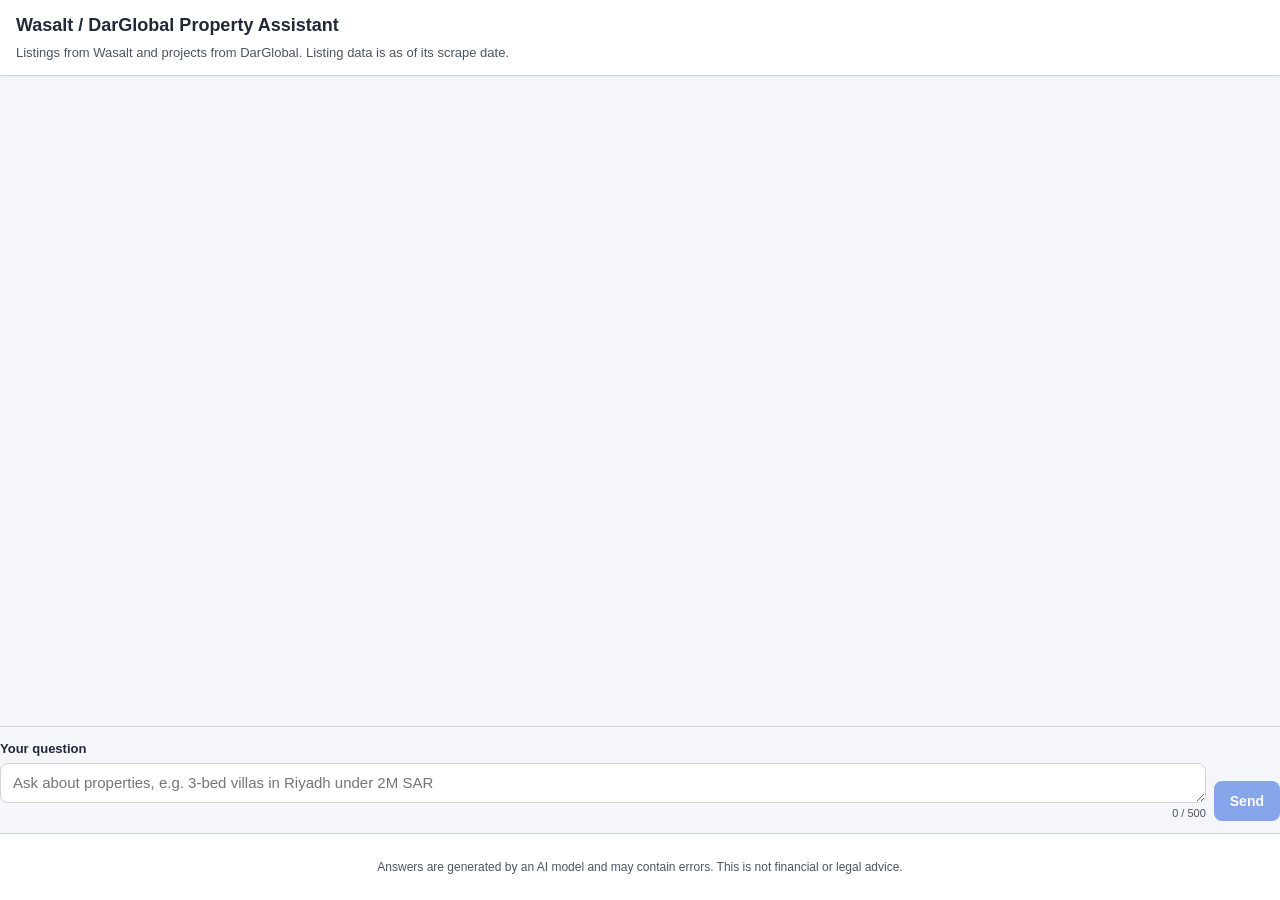
==== app/static/index.html @ 19a047d3 "feat: DarGlobal/Wasalt RAG chatbot (waves 0-4) Scrapers (Wasalt, DarGlobal), organize pipeline and v" ====
<!DOCTYPE html>
<html lang="en">
<head>
  <meta charset="UTF-8">
  <meta name="viewport" content="width=device-width, initial-scale=1.0">
  <title>Wasalt / DarGlobal Property Assistant</title>
  <link rel="stylesheet" href="app.css">
</head>
<body>
  <a href="#main-content" class="skip-link">Skip to main content</a>

  <header class="site-header" role="banner">
    <h1>Wasalt / DarGlobal Property Assistant</h1>
    <p>Listings from Wasalt and projects from DarGlobal. Listing data is as of its scrape date.</p>
  </header>

  <main id="main-content" role="main">
    <div class="conversation" id="conversation" role="log" aria-label="Chat conversation">
      <!-- turns are appended here -->
    </div>
  </main>

  <div class="input-area" role="form" aria-label="Send a message">
    <label for="message-input" class="input-label">Your question</label>
    <div class="input-wrapper">
      <div class="input-field-wrap">
        <textarea
          id="message-input"
          class="input-field"
          dir="auto"
          rows="1"
          maxlength="500"
          placeholder="Ask about properties, e.g. 3-bed villas in Riyadh under 2M SAR"
          aria-describedby="char-count"
        ></textarea>
        <span id="char-count" class="char-counter" aria-live="polite">0 / 500</span>
      </div>
      <button type="button" id="btn-send" class="btn-send" aria-label="Send message">Send</button>
      <button type="button" id="btn-stop" class="btn-stop" aria-label="Stop generating" hidden>Stop</button>
    </div>
  </div>

  <!-- Live region for screen readers: announced on end -->
  <div id="sr-announce" class="sr-only" aria-live="polite" aria-atomic="true"></div>

  <footer class="site-footer" role="contentinfo">
    <p>Answers are generated by an AI model and may contain errors. This is not financial or legal advice.</p>
  </footer>

  <script type="module" src="app.js"></script>
</body>
</html>
---- app/static/app.css ----
/* ===================================================================
   Wasalt / DarGlobal RAG Chatbot — app.css
   Mobile-first, no framework, no build step.
   WCAG AA contrast (4.5:1 body, 3:1 large text).
   =================================================================== */

:root {
  --clr-bg: #f5f6fa;
  --clr-surface: #ffffff;
  --clr-primary: #1a56db;
  --clr-primary-dark: #133ea0;
  --clr-text: #1f2937;
  --clr-text-muted: #4b5563;
  --clr-border: #d1d5db;
  --clr-badge-bg: #e0e7ff;
  --clr-badge-text: #3730a3;
  --clr-error-bg: #fef2f2;
  --clr-error-text: #991b1b;
  --clr-error-border: #fca5a5;
  --clr-warn-bg: #fffbeb;
  --clr-warn-text: #92400e;
  --clr-warn-border: #fcd34d;
  --clr-info-bg: #eff6ff;
  --clr-info-text: #1e40af;
  --clr-info-border: #93c5fd;
  --clr-success-bg: #f0fdf4;
  --clr-success-text: #166534;
  --clr-card-bg: #ffffff;
  --clr-strip-bg: #f9fafb;
  --radius: 8px;
  --shadow-sm: 0 1px 2px rgba(0,0,0,0.06);
  --shadow-md: 0 4px 6px rgba(0,0,0,0.07);
}

*, *::before, *::after {
  box-sizing: border-box;
}

html {
  font-size: 16px;
  -webkit-text-size-adjust: 100%;
}

body {
  margin: 0;
  font-family: -apple-system, BlinkMacSystemFont, "Segoe UI", Roboto, "Helvetica Neue", Arial, sans-serif;
  background: var(--clr-bg);
  color: var(--clr-text);
  line-height: 1.5;
  min-height: 100vh;
  display: flex;
  flex-direction: column;
}

/* --- Focus --------------------------------------------------------------- */
:focus-visible {
  outline: 2px solid var(--clr-primary);
  outline-offset: 2px;
}

/* --- Skip link ----------------------------------------------------------- */
.skip-link {
  position: absolute;
  left: -9999px;
  z-index: 999;
  padding: 0.5rem 1rem;
  background: var(--clr-primary);
  color: #fff;
  text-decoration: none;
  border-radius: var(--radius);
}
.skip-link:focus {
  left: 1rem;
  top: 1rem;
}

/* --- Header -------------------------------------------------------------- */
.site-header {
  background: var(--clr-surface);
  border-bottom: 1px solid var(--clr-border);
  padding: 0.75rem 1rem;
  box-shadow: var(--shadow-sm);
}
.site-header h1 {
  margin: 0;
  font-size: 1.125rem;
  font-weight: 700;
  color: var(--clr-text);
}
.site-header p {
  margin: 0.25rem 0 0;
  font-size: 0.8125rem;
  color: var(--clr-text-muted);
}

/* --- Main ---------------------------------------------------------------- */
main {
  flex: 1;
  max-width: 56rem;
  width: 100%;
  margin: 0 auto;
  padding: 1rem;
  display: flex;
  flex-direction: column;
}

/* --- Conversation -------------------------------------------------------- */
.conversation {
  flex: 1;
  display: flex;
  flex-direction: column;
  gap: 1.25rem;
  padding-bottom: 1rem;
}

/* --- Turn ---------------------------------------------------------------- */
.turn {
  display: flex;
  flex-direction: column;
  gap: 0.75rem;
}

/* --- Bubbles ------------------------------------------------------------- */
.bubble-user {
  align-self: flex-end;
  max-width: 85%;
  background: var(--clr-primary);
  color: #ffffff;
  padding: 0.625rem 0.875rem;
  border-radius: var(--radius) var(--radius) 2px var(--radius);
  white-space: pre-wrap;
  word-break: break-word;
}

.bubble-assistant {
  align-self: flex-start;
  max-width: 100%;
  display: flex;
  flex-direction: column;
  gap: 0.75rem;
}

/* --- Source cards --------------------------------------------------------- */
.cards-row {
  display: flex;
  gap: 0.75rem;
  overflow-x: auto;
  padding-bottom: 0.25rem;
  scroll-snap-type: x mandatory;
  -webkit-overflow-scrolling: touch;
}

.source-card {
  flex: 0 0 17rem;
  scroll-snap-align: start;
  background: var(--clr-card-bg);
  border: 1px solid var(--clr-border);
  border-radius: var(--radius);
  padding: 0.75rem;
  box-shadow: var(--shadow-sm);
  display: flex;
  flex-direction: column;
  gap: 0.375rem;
  transition: box-shadow 0.15s;
}
.source-card:target,
.source-card.highlight {
  box-shadow: 0 0 0 2px var(--clr-primary), var(--shadow-md);
}

.card-badge {
  display: inline-flex;
  align-items: center;
  justify-content: center;
  width: 1.5rem;
  height: 1.5rem;
  border-radius: 50%;
  background: var(--clr-badge-bg);
  color: var(--clr-badge-text);
  font-size: 0.75rem;
  font-weight: 700;
  flex-shrink: 0;
}

.card-header {
  display: flex;
  align-items: flex-start;
  gap: 0.5rem;
}

.card-title {
  font-size: 0.875rem;
  font-weight: 600;
  color: var(--clr-primary);
  text-decoration: none;
  word-break: break-word;
}
a.card-title:hover {
  text-decoration: underline;
}
span.card-title {
  color: var(--clr-text);
}

.card-meta {
  font-size: 0.75rem;
  color: var(--clr-text-muted);
  line-height: 1.4;
}
.card-meta-row {
  display: flex;
  flex-wrap: wrap;
  gap: 0.25rem 0.5rem;
}

.card-price {
  font-size: 0.875rem;
  font-weight: 700;
  color: var(--clr-text);
}

.card-snippet {
  font-size: 0.75rem;
  color: var(--clr-text-muted);
  line-height: 1.4;
  margin-top: auto;
}

/* --- Chips --------------------------------------------------------------- */
.chip {
  display: inline-block;
  font-size: 0.6875rem;
  font-weight: 600;
  padding: 0.125rem 0.5rem;
  border-radius: 999px;
  text-transform: uppercase;
  letter-spacing: 0.03em;
  white-space: nowrap;
}
.chip-route {
  background: var(--clr-badge-bg);
  color: var(--clr-badge-text);
}
.chip-cache {
  background: var(--clr-success-bg);
  color: var(--clr-success-text);
}

/* --- Answer -------------------------------------------------------------- */
.answer-text {
  background: var(--clr-surface);
  border: 1px solid var(--clr-border);
  border-radius: var(--radius);
  padding: 0.75rem 1rem;
  white-space: pre-wrap;
  word-break: break-word;
  line-height: 1.6;
}

.answer-text .citation-link {
  display: inline-flex;
  align-items: center;
  justify-content: center;
  font-size: 0.6875rem;
  font-weight: 700;
  color: var(--clr-primary);
  background: var(--clr-badge-bg);
  border-radius: 3px;
  padding: 0 0.25rem;
  text-decoration: none;
  cursor: pointer;
  border: none;
  vertical-align: super;
  line-height: 1;
  margin: 0 1px;
}
.answer-text .citation-link:hover,
.answer-text .citation-link:focus-visible {
  background: var(--clr-primary);
  color: #fff;
}

.answer-text ul {
  margin: 0.25rem 0;
  padding-left: 1.25rem;
}
.answer-text li {
  margin: 0.125rem 0;
}

/* --- Notices ------------------------------------------------------------- */
.notice {
  font-size: 0.8125rem;
  padding: 0.5rem 0.75rem;
  border-radius: var(--radius);
  border: 1px solid;
}
.notice-soft {
  background: var(--clr-info-bg);
  color: var(--clr-info-text);
  border-color: var(--clr-info-border);
}
.notice-fatal,
.notice-error {
  background: var(--clr-error-bg);
  color: var(--clr-error-text);
  border-color: var(--clr-error-border);
}
.notice-warn {
  background: var(--clr-warn-bg);
  color: var(--clr-warn-text);
  border-color: var(--clr-warn-border);
}
.notice-stopped {
  background: var(--clr-strip-bg);
  color: var(--clr-text-muted);
  border-color: var(--clr-border);
}

/* --- Latency strip ------------------------------------------------------- */
.latency-strip {
  background: var(--clr-strip-bg);
  border: 1px solid var(--clr-border);
  border-radius: var(--radius);
  padding: 0.5rem 0.75rem;
  font-size: 0.75rem;
  color: var(--clr-text-muted);
  display: flex;
  flex-wrap: wrap;
  gap: 0.25rem 0.75rem;
  align-items: center;
}
.latency-strip .label {
  font-weight: 600;
  color: var(--clr-text);
}

/* --- Badges -------------------------------------------------------------- */
.badge {
  display: inline-flex;
  align-items: center;
  gap: 0.25rem;
  font-size: 0.75rem;
  font-weight: 600;
  padding: 0.25rem 0.625rem;
  border-radius: var(--radius);
  border: 1px solid;
}
.badge-unverified {
  background: var(--clr-warn-bg);
  color: var(--clr-warn-text);
  border-color: var(--clr-warn-border);
}
.badge-unverified::before {
  content: "\26A0";  /* warning sign */
}
.badge-truncated {
  background: var(--clr-info-bg);
  color: var(--clr-info-text);
  border-color: var(--clr-info-border);
}
.badge-truncated::before {
  content: "\2702";  /* scissors */
}
.badge-mode {
  background: var(--clr-strip-bg);
  color: var(--clr-text-muted);
  border-color: var(--clr-border);
}

.badge-details {
  font-size: 0.75rem;
  margin-top: 0.25rem;
}
.badge-details summary {
  cursor: pointer;
  color: var(--clr-warn-text);
  font-weight: 600;
}
.badge-details ul {
  margin: 0.25rem 0 0 1rem;
  padding: 0;
  list-style: disc;
}
.badge-details li {
  font-weight: 400;
  color: var(--clr-text);
}

/* --- Input area ---------------------------------------------------------- */
.input-area {
  position: sticky;
  bottom: 0;
  background: var(--clr-bg);
  padding: 0.75rem 0;
  border-top: 1px solid var(--clr-border);
}

.input-wrapper {
  display: flex;
  gap: 0.5rem;
  align-items: flex-end;
}

.input-label {
  display: block;
  font-size: 0.8125rem;
  font-weight: 600;
  margin-bottom: 0.25rem;
  color: var(--clr-text);
}

.input-field-wrap {
  flex: 1;
  display: flex;
  flex-direction: column;
}

.input-field {
  width: 100%;
  min-height: 2.5rem;
  max-height: 8rem;
  padding: 0.5rem 0.75rem;
  border: 1px solid var(--clr-border);
  border-radius: var(--radius);
  font-family: inherit;
  font-size: 0.9375rem;
  line-height: 1.4;
  color: var(--clr-text);
  background: var(--clr-surface);
  resize: vertical;
}
.input-field:focus {
  border-color: var(--clr-primary);
  box-shadow: 0 0 0 3px rgba(26, 86, 219, 0.15);
}
.input-field:disabled {
  background: var(--clr-bg);
  cursor: not-allowed;
  opacity: 0.7;
}

.char-counter {
  font-size: 0.6875rem;
  color: var(--clr-text-muted);
  text-align: right;
  margin-top: 0.125rem;
  min-height: 1rem;
}
.char-counter.over-limit {
  color: var(--clr-error-text);
  font-weight: 600;
}

.btn-send,
.btn-stop {
  padding: 0.5rem 1rem;
  border: none;
  border-radius: var(--radius);
  font-size: 0.875rem;
  font-weight: 600;
  cursor: pointer;
  white-space: nowrap;
  min-height: 2.5rem;
  transition: background 0.15s;
}

.btn-send {
  background: var(--clr-primary);
  color: #fff;
}
.btn-send:hover:not(:disabled) {
  background: var(--clr-primary-dark);
}
.btn-send:disabled {
  opacity: 0.5;
  cursor: not-allowed;
}

.btn-stop {
  background: var(--clr-error-bg);
  color: var(--clr-error-text);
  border: 1px solid var(--clr-error-border);
}
.btn-stop:hover {
  background: #fee2e2;
}

/* --- Footer -------------------------------------------------------------- */
.site-footer {
  background: var(--clr-surface);
  border-top: 1px solid var(--clr-border);
  padding: 0.75rem 1rem;
  font-size: 0.75rem;
  color: var(--clr-text-muted);
  text-align: center;
  line-height: 1.5;
}

/* --- Responsive ---------------------------------------------------------- */
@media (max-width: 640px) {
  main {
    padding: 0.5rem;
  }
  .source-card {
    flex: 0 0 14rem;
  }
  .bubble-user {
    max-width: 92%;
  }
}

@media (min-width: 641px) {
  .cards-row {
    flex-wrap: wrap;
  }
  .source-card {
    flex: 0 0 calc(33.333% - 0.5rem);
    max-width: 20rem;
  }
}

/* --- Live region (screen reader only) ------------------------------------ */
.sr-only {
  position: absolute;
  width: 1px;
  height: 1px;
  padding: 0;
  margin: -1px;
  overflow: hidden;
  clip: rect(0,0,0,0);
  white-space: nowrap;
  border: 0;
}
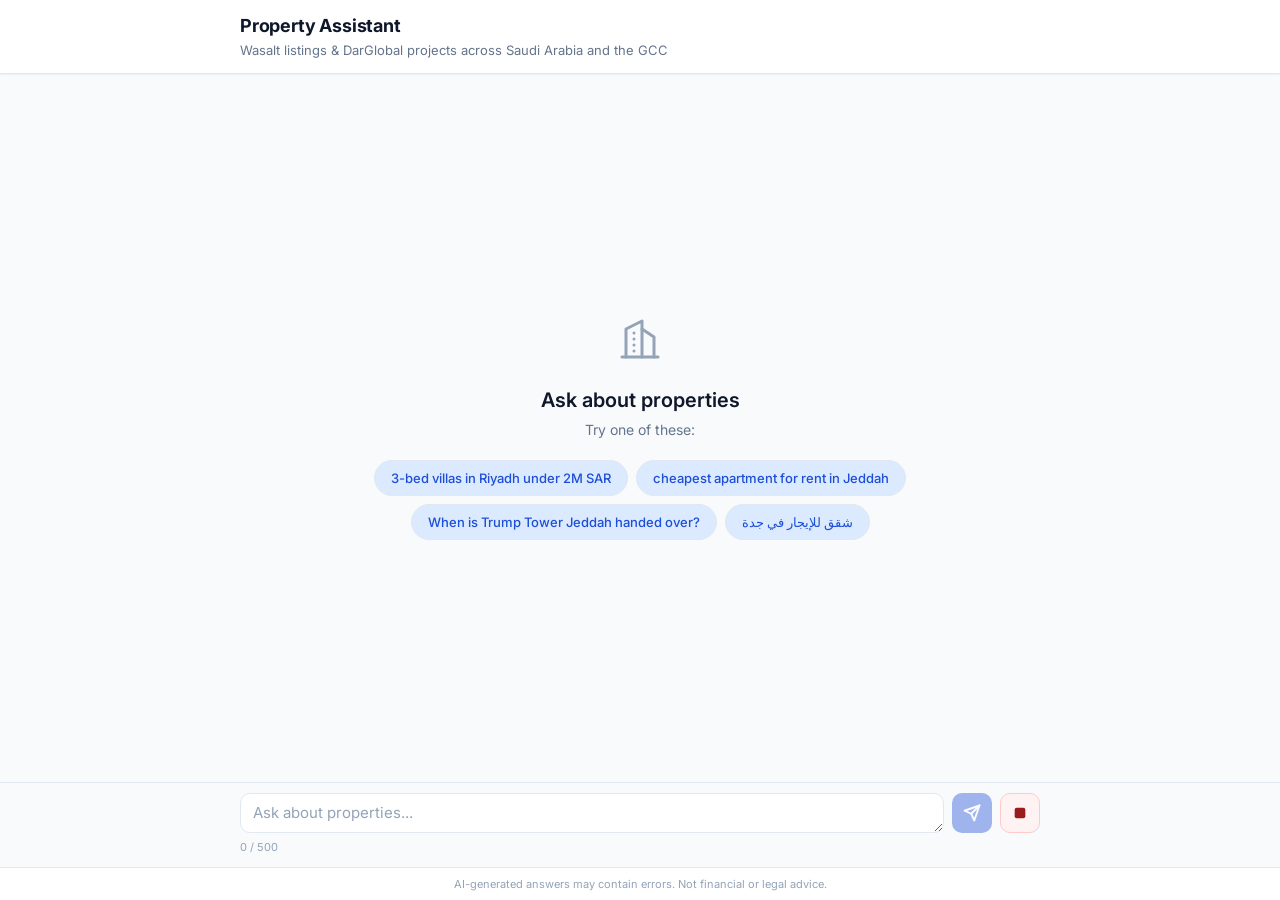
==== commit 5ec4a3df: "feat: no-match replies, UI redesign, timing fix - Zero-hit lookups relax one constraint at a time an" ====
--- a/app/static/index.html
+++ b/app/static/index.html
@@ -4,47 +4,81 @@
   <meta charset="UTF-8">
   <meta name="viewport" content="width=device-width, initial-scale=1.0">
   <title>Wasalt / DarGlobal Property Assistant</title>
+  <link rel="preconnect" href="https://fonts.googleapis.com">
+  <link rel="preconnect" href="https://fonts.gstatic.com" crossorigin>
+  <link href="https://fonts.googleapis.com/css2?family=Inter:wght@400;500;600;700&display=swap" rel="stylesheet">
   <link rel="stylesheet" href="app.css">
 </head>
 <body>
   <a href="#main-content" class="skip-link">Skip to main content</a>
 
   <header class="site-header" role="banner">
-    <h1>Wasalt / DarGlobal Property Assistant</h1>
-    <p>Listings from Wasalt and projects from DarGlobal. Listing data is as of its scrape date.</p>
+    <div class="header-inner">
+      <h1 class="header-title">Property Assistant</h1>
+      <p class="header-subtitle">Wasalt listings &amp; DarGlobal projects across Saudi Arabia and the GCC</p>
+    </div>
   </header>
 
   <main id="main-content" role="main">
     <div class="conversation" id="conversation" role="log" aria-label="Chat conversation">
-      <!-- turns are appended here -->
+      <div id="empty-state" class="empty-state">
+        <div class="empty-icon" aria-hidden="true">
+          <svg width="48" height="48" viewBox="0 0 24 24" fill="none" stroke="currentColor"
+               stroke-width="1.5" stroke-linecap="round" stroke-linejoin="round">
+            <path d="M3 21h18"/><path d="M5 21V7l8-4v18"/>
+            <path d="M19 21V11l-6-4"/>
+            <path d="M9 9v.01"/><path d="M9 12v.01"/><path d="M9 15v.01"/><path d="M9 18v.01"/>
+          </svg>
+        </div>
+        <p class="empty-title">Ask about properties</p>
+        <p class="empty-subtitle">Try one of these:</p>
+        <div class="example-queries" role="list" aria-label="Example queries">
+          <button type="button" class="example-query" role="listitem"
+                  data-query="3-bed villas in Riyadh under 2M SAR">3-bed villas in Riyadh under 2M SAR</button>
+          <button type="button" class="example-query" role="listitem"
+                  data-query="cheapest apartment for rent in Jeddah">cheapest apartment for rent in Jeddah</button>
+          <button type="button" class="example-query" role="listitem"
+                  data-query="When is Trump Tower Jeddah handed over?">When is Trump Tower Jeddah handed over?</button>
+          <button type="button" class="example-query" role="listitem" dir="rtl"
+                  data-query="شقق للإيجار في جدة">شقق للإيجار في جدة</button>
+        </div>
+      </div>
     </div>
   </main>
 
   <div class="input-area" role="form" aria-label="Send a message">
-    <label for="message-input" class="input-label">Your question</label>
-    <div class="input-wrapper">
-      <div class="input-field-wrap">
+    <div class="input-inner">
+      <label for="message-input" class="sr-only">Your question</label>
+      <div class="input-wrapper">
         <textarea
           id="message-input"
           class="input-field"
           dir="auto"
           rows="1"
           maxlength="500"
-          placeholder="Ask about properties, e.g. 3-bed villas in Riyadh under 2M SAR"
+          placeholder="Ask about properties..."
           aria-describedby="char-count"
         ></textarea>
-        <span id="char-count" class="char-counter" aria-live="polite">0 / 500</span>
+        <button type="button" id="btn-send" class="btn-send" aria-label="Send message">
+          <svg width="18" height="18" viewBox="0 0 24 24" fill="none" stroke="currentColor"
+               stroke-width="2.5" stroke-linecap="round" stroke-linejoin="round" aria-hidden="true">
+            <path d="M22 2L11 13"/><path d="M22 2L15 22L11 13L2 9L22 2Z"/>
+          </svg>
+        </button>
+        <button type="button" id="btn-stop" class="btn-stop" aria-label="Stop generating" hidden>
+          <svg width="16" height="16" viewBox="0 0 24 24" fill="currentColor" aria-hidden="true">
+            <rect x="4" y="4" width="16" height="16" rx="3"/>
+          </svg>
+        </button>
       </div>
-      <button type="button" id="btn-send" class="btn-send" aria-label="Send message">Send</button>
-      <button type="button" id="btn-stop" class="btn-stop" aria-label="Stop generating" hidden>Stop</button>
+      <span id="char-count" class="char-counter" aria-live="polite">0 / 500</span>
     </div>
   </div>
 
-  <!-- Live region for screen readers: announced on end -->
   <div id="sr-announce" class="sr-only" aria-live="polite" aria-atomic="true"></div>
 
   <footer class="site-footer" role="contentinfo">
-    <p>Answers are generated by an AI model and may contain errors. This is not financial or legal advice.</p>
+    <p>AI-generated answers may contain errors. Not financial or legal advice.</p>
   </footer>
 
   <script type="module" src="app.js"></script>
--- a/app/static/app.css
+++ b/app/static/app.css
@@ -1,40 +1,100 @@
 /* ===================================================================
-   Wasalt / DarGlobal RAG Chatbot — app.css
+   Wasalt / DarGlobal RAG Chatbot -- app.css
    Mobile-first, no framework, no build step.
+   Light + dark via prefers-color-scheme, all colours as CSS variables.
    WCAG AA contrast (4.5:1 body, 3:1 large text).
    =================================================================== */
 
+/* --- Variables: light theme -------------------------------------------- */
 :root {
-  --clr-bg: #f5f6fa;
-  --clr-surface: #ffffff;
-  --clr-primary: #1a56db;
-  --clr-primary-dark: #133ea0;
-  --clr-text: #1f2937;
-  --clr-text-muted: #4b5563;
-  --clr-border: #d1d5db;
-  --clr-badge-bg: #e0e7ff;
-  --clr-badge-text: #3730a3;
-  --clr-error-bg: #fef2f2;
-  --clr-error-text: #991b1b;
-  --clr-error-border: #fca5a5;
-  --clr-warn-bg: #fffbeb;
-  --clr-warn-text: #92400e;
-  --clr-warn-border: #fcd34d;
-  --clr-info-bg: #eff6ff;
-  --clr-info-text: #1e40af;
-  --clr-info-border: #93c5fd;
-  --clr-success-bg: #f0fdf4;
-  --clr-success-text: #166534;
-  --clr-card-bg: #ffffff;
-  --clr-strip-bg: #f9fafb;
-  --radius: 8px;
-  --shadow-sm: 0 1px 2px rgba(0,0,0,0.06);
-  --shadow-md: 0 4px 6px rgba(0,0,0,0.07);
-}
-
-*, *::before, *::after {
-  box-sizing: border-box;
-}
+  --bg: #F8FAFC;
+  --surface: #FFFFFF;
+  --text: #0F172A;
+  --text-secondary: #334155;
+  --text-muted: #64748B;
+  --text-faint: #94A3B8;
+  --primary: #1D4ED8;
+  --primary-hover: #1E40AF;
+  --primary-light: #DBEAFE;
+  --primary-on-light: #1E40AF;
+  --price-color: #047857;
+  --border: #E2E8F0;
+  --border-strong: #CBD5E1;
+  --card-bg: #FFFFFF;
+  --card-shadow: 0 1px 3px rgba(0,0,0,0.06), 0 1px 2px rgba(0,0,0,0.04);
+  --card-shadow-hover: 0 4px 12px rgba(0,0,0,0.1);
+  --user-bg: #1D4ED8;
+  --user-text: #FFFFFF;
+  --error-bg: #FEF2F2;
+  --error-text: #991B1B;
+  --error-border: #FECACA;
+  --warn-bg: #FFFBEB;
+  --warn-text: #92400E;
+  --warn-border: #FDE68A;
+  --info-bg: #EFF6FF;
+  --info-text: #1E40AF;
+  --info-border: #BFDBFE;
+  --success-bg: #F0FDF4;
+  --success-text: #166534;
+  --success-border: #BBF7D0;
+  --neutral-bg: #F1F5F9;
+  --neutral-text: #475569;
+  --neutral-border: #CBD5E1;
+  --muted-bg: #F8FAFC;
+  --muted-text: #64748B;
+  --muted-border: #E2E8F0;
+  --details-bg: #F8FAFC;
+  --radius: 10px;
+  --radius-sm: 6px;
+  --radius-lg: 16px;
+  --shadow-sm: 0 1px 2px rgba(0,0,0,0.05);
+}
+
+/* --- Variables: dark theme --------------------------------------------- */
+@media (prefers-color-scheme: dark) {
+  :root {
+    --bg: #0F172A;
+    --surface: #1E293B;
+    --text: #F1F5F9;
+    --text-secondary: #CBD5E1;
+    --text-muted: #94A3B8;
+    --text-faint: #64748B;
+    --primary: #3B82F6;
+    --primary-hover: #2563EB;
+    --primary-light: #1E3A5F;
+    --primary-on-light: #93C5FD;
+    --price-color: #34D399;
+    --border: #334155;
+    --border-strong: #475569;
+    --card-bg: #1E293B;
+    --card-shadow: 0 1px 3px rgba(0,0,0,0.25);
+    --card-shadow-hover: 0 4px 12px rgba(0,0,0,0.4);
+    --user-bg: #2563EB;
+    --user-text: #FFFFFF;
+    --error-bg: #3B1111;
+    --error-text: #FCA5A5;
+    --error-border: #7F1D1D;
+    --warn-bg: #3B2E10;
+    --warn-text: #FDE68A;
+    --warn-border: #78350F;
+    --info-bg: #172554;
+    --info-text: #93C5FD;
+    --info-border: #1E3A5F;
+    --success-bg: #052E16;
+    --success-text: #6EE7B7;
+    --success-border: #14532D;
+    --neutral-bg: #1E293B;
+    --neutral-text: #94A3B8;
+    --neutral-border: #475569;
+    --muted-bg: #1E293B;
+    --muted-text: #94A3B8;
+    --muted-border: #334155;
+    --details-bg: #1E293B;
+  }
+}
+
+/* --- Reset & base ------------------------------------------------------ */
+*, *::before, *::after { box-sizing: border-box; }
 
 html {
   font-size: 16px;
@@ -43,93 +103,159 @@
 
 body {
   margin: 0;
-  font-family: -apple-system, BlinkMacSystemFont, "Segoe UI", Roboto, "Helvetica Neue", Arial, sans-serif;
-  background: var(--clr-bg);
-  color: var(--clr-text);
+  font-family: 'Inter', -apple-system, BlinkMacSystemFont, "Segoe UI", Roboto,
+    "Helvetica Neue", Arial, sans-serif;
+  background: var(--bg);
+  color: var(--text);
   line-height: 1.5;
   min-height: 100vh;
   display: flex;
   flex-direction: column;
 }
 
-/* --- Focus --------------------------------------------------------------- */
+/* --- Focus ------------------------------------------------------------- */
 :focus-visible {
-  outline: 2px solid var(--clr-primary);
+  outline: 2px solid var(--primary);
   outline-offset: 2px;
 }
 
-/* --- Skip link ----------------------------------------------------------- */
+/* --- Skip link --------------------------------------------------------- */
 .skip-link {
   position: absolute;
   left: -9999px;
   z-index: 999;
   padding: 0.5rem 1rem;
-  background: var(--clr-primary);
+  background: var(--primary);
   color: #fff;
   text-decoration: none;
-  border-radius: var(--radius);
+  border-radius: var(--radius-sm);
+  font-weight: 600;
+  font-size: 0.875rem;
 }
 .skip-link:focus {
   left: 1rem;
   top: 1rem;
 }
 
-/* --- Header -------------------------------------------------------------- */
+/* --- Header ------------------------------------------------------------ */
 .site-header {
-  background: var(--clr-surface);
-  border-bottom: 1px solid var(--clr-border);
+  flex-shrink: 0;
+  background: var(--surface);
+  border-bottom: 1px solid var(--border);
+  box-shadow: var(--shadow-sm);
+}
+.header-inner {
+  max-width: 52rem;
+  margin: 0 auto;
   padding: 0.75rem 1rem;
-  box-shadow: var(--shadow-sm);
-}
-.site-header h1 {
+}
+.header-title {
   margin: 0;
   font-size: 1.125rem;
   font-weight: 700;
-  color: var(--clr-text);
-}
-.site-header p {
-  margin: 0.25rem 0 0;
+  color: var(--text);
+  letter-spacing: -0.01em;
+}
+.header-subtitle {
+  margin: 0.125rem 0 0;
   font-size: 0.8125rem;
-  color: var(--clr-text-muted);
-}
-
-/* --- Main ---------------------------------------------------------------- */
+  color: var(--text-muted);
+}
+
+/* --- Main -------------------------------------------------------------- */
 main {
   flex: 1;
-  max-width: 56rem;
+  max-width: 52rem;
   width: 100%;
   margin: 0 auto;
-  padding: 1rem;
+  padding: 1rem 1rem 0;
   display: flex;
   flex-direction: column;
-}
-
-/* --- Conversation -------------------------------------------------------- */
+  overflow-y: auto;
+}
+
+/* --- Conversation ------------------------------------------------------ */
 .conversation {
   flex: 1;
   display: flex;
   flex-direction: column;
-  gap: 1.25rem;
+  gap: 1.5rem;
   padding-bottom: 1rem;
 }
 
-/* --- Turn ---------------------------------------------------------------- */
+/* --- Empty state ------------------------------------------------------- */
+.empty-state {
+  display: flex;
+  flex-direction: column;
+  align-items: center;
+  justify-content: center;
+  text-align: center;
+  padding: 3rem 1rem;
+  flex: 1;
+}
+.empty-state.hidden { display: none; }
+
+.empty-icon {
+  color: var(--text-faint);
+  margin-bottom: 1rem;
+}
+.empty-title {
+  font-size: 1.25rem;
+  font-weight: 600;
+  color: var(--text);
+  margin: 0 0 0.25rem;
+}
+.empty-subtitle {
+  font-size: 0.875rem;
+  color: var(--text-muted);
+  margin: 0 0 1.25rem;
+}
+.example-queries {
+  display: flex;
+  flex-wrap: wrap;
+  gap: 0.5rem;
+  justify-content: center;
+  max-width: 36rem;
+}
+.example-query {
+  display: inline-block;
+  padding: 0.5rem 1rem;
+  font-family: inherit;
+  font-size: 0.8125rem;
+  font-weight: 500;
+  color: var(--primary);
+  background: var(--primary-light);
+  border: 1px solid var(--border);
+  border-radius: 999px;
+  cursor: pointer;
+  transition: background 0.15s, box-shadow 0.15s;
+  line-height: 1.4;
+}
+.example-query:hover {
+  background: var(--primary);
+  color: #fff;
+  border-color: var(--primary);
+}
+
+/* --- Turn -------------------------------------------------------------- */
 .turn {
   display: flex;
   flex-direction: column;
   gap: 0.75rem;
 }
 
-/* --- Bubbles ------------------------------------------------------------- */
+/* --- Bubbles ----------------------------------------------------------- */
 .bubble-user {
   align-self: flex-end;
-  max-width: 85%;
-  background: var(--clr-primary);
-  color: #ffffff;
-  padding: 0.625rem 0.875rem;
-  border-radius: var(--radius) var(--radius) 2px var(--radius);
+  max-width: 80%;
+  background: var(--user-bg);
+  color: var(--user-text);
+  padding: 0.625rem 1rem;
+  border-radius: var(--radius-lg) var(--radius-lg) var(--radius-sm) var(--radius-lg);
   white-space: pre-wrap;
   word-break: break-word;
+  font-size: 0.9375rem;
+  line-height: 1.5;
 }
 
 .bubble-assistant {
@@ -137,134 +263,208 @@
   max-width: 100%;
   display: flex;
   flex-direction: column;
-  gap: 0.75rem;
-}
-
-/* --- Source cards --------------------------------------------------------- */
+  gap: 0.625rem;
+}
+
+/* --- Typing indicator -------------------------------------------------- */
+.typing-indicator {
+  display: inline-flex;
+  align-items: center;
+  gap: 5px;
+  padding: 0.75rem 1rem;
+  background: var(--surface);
+  border: 1px solid var(--border);
+  border-radius: var(--radius);
+  width: fit-content;
+}
+.typing-dot {
+  width: 7px;
+  height: 7px;
+  border-radius: 50%;
+  background: var(--text-muted);
+  animation: typing-bounce 1.4s infinite ease-in-out both;
+}
+.typing-dot:nth-child(2) { animation-delay: 0.16s; }
+.typing-dot:nth-child(3) { animation-delay: 0.32s; }
+@keyframes typing-bounce {
+  0%, 80%, 100% { transform: scale(0.6); opacity: 0.4; }
+  40% { transform: scale(1); opacity: 1; }
+}
+
+/* --- Source cards ------------------------------------------------------- */
 .cards-row {
   display: flex;
-  gap: 0.75rem;
+  gap: 0.625rem;
   overflow-x: auto;
-  padding-bottom: 0.25rem;
+  padding-bottom: 0.375rem;
   scroll-snap-type: x mandatory;
   -webkit-overflow-scrolling: touch;
 }
+.cards-row::-webkit-scrollbar { height: 4px; }
+.cards-row::-webkit-scrollbar-thumb {
+  background: var(--border-strong);
+  border-radius: 4px;
+}
 
 .source-card {
-  flex: 0 0 17rem;
+  flex: 0 0 16.5rem;
   scroll-snap-align: start;
-  background: var(--clr-card-bg);
-  border: 1px solid var(--clr-border);
+  background: var(--card-bg);
+  border: 1px solid var(--border);
   border-radius: var(--radius);
   padding: 0.75rem;
-  box-shadow: var(--shadow-sm);
+  box-shadow: var(--card-shadow);
   display: flex;
   flex-direction: column;
   gap: 0.375rem;
-  transition: box-shadow 0.15s;
+  transition: box-shadow 0.2s, border-color 0.2s;
+}
+.source-card:hover {
+  box-shadow: var(--card-shadow-hover);
 }
 .source-card:target,
 .source-card.highlight {
-  box-shadow: 0 0 0 2px var(--clr-primary), var(--shadow-md);
-}
-
-.card-badge {
+  border-color: var(--primary);
+  box-shadow: 0 0 0 2px var(--primary), var(--card-shadow-hover);
+}
+
+.card-header {
+  display: flex;
+  align-items: flex-start;
+  gap: 0.5rem;
+}
+.card-index {
   display: inline-flex;
   align-items: center;
   justify-content: center;
   width: 1.5rem;
   height: 1.5rem;
   border-radius: 50%;
-  background: var(--clr-badge-bg);
-  color: var(--clr-badge-text);
-  font-size: 0.75rem;
+  background: var(--primary-light);
+  color: var(--primary-on-light);
+  font-size: 0.6875rem;
   font-weight: 700;
   flex-shrink: 0;
-}
-
-.card-header {
-  display: flex;
-  align-items: flex-start;
-  gap: 0.5rem;
-}
-
-.card-title {
-  font-size: 0.875rem;
-  font-weight: 600;
-  color: var(--clr-primary);
+  line-height: 1;
+}
+
+.card-title-wrap {
+  flex: 1;
+  min-width: 0;
+  display: flex;
+  flex-direction: column;
+  gap: 0.125rem;
+}
+
+a.card-title {
+  font-size: 0.8125rem;
+  font-weight: 600;
+  color: var(--primary);
   text-decoration: none;
   word-break: break-word;
-}
-a.card-title:hover {
-  text-decoration: underline;
-}
+  line-height: 1.35;
+}
+a.card-title:hover { text-decoration: underline; }
 span.card-title {
-  color: var(--clr-text);
-}
-
-.card-meta {
+  font-size: 0.8125rem;
+  font-weight: 600;
+  color: var(--text);
+  word-break: break-word;
+  line-height: 1.35;
+}
+
+.card-source-badge {
+  font-size: 0.6875rem;
+  color: var(--text-muted);
+  font-weight: 500;
+}
+
+.card-price {
+  font-size: 1rem;
+  font-weight: 700;
+  color: var(--price-color);
+  margin-top: 0.125rem;
+}
+.card-price-annual {
   font-size: 0.75rem;
-  color: var(--clr-text-muted);
+  color: var(--text-muted);
+  font-weight: 500;
+}
+
+.card-chips {
+  display: flex;
+  flex-wrap: wrap;
+  gap: 0.25rem;
+}
+.card-chip {
+  display: inline-block;
+  font-size: 0.6875rem;
+  font-weight: 600;
+  padding: 0.125rem 0.5rem;
+  border-radius: 999px;
+  background: var(--neutral-bg);
+  color: var(--neutral-text);
+  border: 1px solid var(--border);
+  white-space: nowrap;
+}
+
+.card-location {
+  font-size: 0.75rem;
+  color: var(--text-muted);
   line-height: 1.4;
-}
-.card-meta-row {
-  display: flex;
-  flex-wrap: wrap;
-  gap: 0.25rem 0.5rem;
-}
-
-.card-price {
-  font-size: 0.875rem;
-  font-weight: 700;
-  color: var(--clr-text);
 }
 
 .card-snippet {
   font-size: 0.75rem;
-  color: var(--clr-text-muted);
+  color: var(--text-muted);
   line-height: 1.4;
   margin-top: auto;
 }
 
-/* --- Chips --------------------------------------------------------------- */
-.chip {
-  display: inline-block;
+.card-scraped {
   font-size: 0.6875rem;
-  font-weight: 600;
-  padding: 0.125rem 0.5rem;
-  border-radius: 999px;
-  text-transform: uppercase;
-  letter-spacing: 0.03em;
-  white-space: nowrap;
-}
-.chip-route {
-  background: var(--clr-badge-bg);
-  color: var(--clr-badge-text);
-}
-.chip-cache {
-  background: var(--clr-success-bg);
-  color: var(--clr-success-text);
-}
-
-/* --- Answer -------------------------------------------------------------- */
+  color: var(--text-faint);
+  margin-top: 0.125rem;
+}
+
+/* --- Answer text ------------------------------------------------------- */
 .answer-text {
-  background: var(--clr-surface);
-  border: 1px solid var(--clr-border);
+  background: var(--surface);
+  border: 1px solid var(--border);
   border-radius: var(--radius);
   padding: 0.75rem 1rem;
   white-space: pre-wrap;
   word-break: break-word;
-  line-height: 1.6;
-}
-
+  line-height: 1.65;
+  font-size: 0.9375rem;
+  color: var(--text);
+}
+
+/* Streaming cursor */
+.answer-text.streaming::after {
+  content: "";
+  display: inline-block;
+  width: 2px;
+  height: 1em;
+  background: var(--primary);
+  margin-left: 1px;
+  vertical-align: text-bottom;
+  animation: cursor-blink 1s step-end infinite;
+}
+@keyframes cursor-blink {
+  0%, 100% { opacity: 1; }
+  50% { opacity: 0; }
+}
+
+/* Citation links inside answer */
 .answer-text .citation-link {
   display: inline-flex;
   align-items: center;
   justify-content: center;
-  font-size: 0.6875rem;
+  font-size: 0.625rem;
   font-weight: 700;
-  color: var(--clr-primary);
-  background: var(--clr-badge-bg);
+  color: var(--primary);
+  background: var(--primary-light);
   border-radius: 3px;
   padding: 0 0.25rem;
   text-decoration: none;
@@ -273,10 +473,12 @@
   vertical-align: super;
   line-height: 1;
   margin: 0 1px;
+  font-family: inherit;
+  transition: background 0.1s, color 0.1s;
 }
 .answer-text .citation-link:hover,
 .answer-text .citation-link:focus-visible {
-  background: var(--clr-primary);
+  background: var(--primary);
   color: #fff;
 }
 
@@ -288,54 +490,74 @@
   margin: 0.125rem 0;
 }
 
-/* --- Notices ------------------------------------------------------------- */
+/* --- Notices ----------------------------------------------------------- */
 .notice {
   font-size: 0.8125rem;
   padding: 0.5rem 0.75rem;
-  border-radius: var(--radius);
+  border-radius: var(--radius-sm);
   border: 1px solid;
-}
-.notice-soft {
-  background: var(--clr-info-bg);
-  color: var(--clr-info-text);
-  border-color: var(--clr-info-border);
-}
-.notice-fatal,
-.notice-error {
-  background: var(--clr-error-bg);
-  color: var(--clr-error-text);
-  border-color: var(--clr-error-border);
+  line-height: 1.5;
+}
+.notice-info {
+  background: var(--info-bg);
+  color: var(--info-text);
+  border-color: var(--info-border);
+}
+.notice-error,
+.notice-fatal {
+  background: var(--error-bg);
+  color: var(--error-text);
+  border-color: var(--error-border);
 }
 .notice-warn {
-  background: var(--clr-warn-bg);
-  color: var(--clr-warn-text);
-  border-color: var(--clr-warn-border);
+  background: var(--warn-bg);
+  color: var(--warn-text);
+  border-color: var(--warn-border);
 }
 .notice-stopped {
-  background: var(--clr-strip-bg);
-  color: var(--clr-text-muted);
-  border-color: var(--clr-border);
-}
-
-/* --- Latency strip ------------------------------------------------------- */
-.latency-strip {
-  background: var(--clr-strip-bg);
-  border: 1px solid var(--clr-border);
-  border-radius: var(--radius);
+  background: var(--neutral-bg);
+  color: var(--neutral-text);
+  border-color: var(--neutral-border);
+}
+
+/* --- Answer mode label ------------------------------------------------- */
+.mode-label {
+  font-size: 0.8125rem;
+  font-weight: 500;
   padding: 0.5rem 0.75rem;
-  font-size: 0.75rem;
-  color: var(--clr-text-muted);
+  border-radius: var(--radius-sm);
+  border: 1px solid;
+  line-height: 1.5;
+}
+.mode-label-muted {
+  background: var(--muted-bg);
+  color: var(--muted-text);
+  border-color: var(--muted-border);
+}
+.mode-label-neutral {
+  background: var(--neutral-bg);
+  color: var(--neutral-text);
+  border-color: var(--neutral-border);
+}
+.mode-label-info {
+  background: var(--info-bg);
+  color: var(--info-text);
+  border-color: var(--info-border);
+}
+.mode-label-warn {
+  background: var(--warn-bg);
+  color: var(--warn-text);
+  border-color: var(--warn-border);
+}
+
+/* --- Badges ------------------------------------------------------------ */
+.badges-row {
   display: flex;
   flex-wrap: wrap;
-  gap: 0.25rem 0.75rem;
-  align-items: center;
-}
-.latency-strip .label {
-  font-weight: 600;
-  color: var(--clr-text);
-}
-
-/* --- Badges -------------------------------------------------------------- */
+  gap: 0.375rem;
+  align-items: flex-start;
+}
+
 .badge {
   display: inline-flex;
   align-items: center;
@@ -343,184 +565,235 @@
   font-size: 0.75rem;
   font-weight: 600;
   padding: 0.25rem 0.625rem;
-  border-radius: var(--radius);
+  border-radius: var(--radius-sm);
   border: 1px solid;
 }
 .badge-unverified {
-  background: var(--clr-warn-bg);
-  color: var(--clr-warn-text);
-  border-color: var(--clr-warn-border);
-}
-.badge-unverified::before {
-  content: "\26A0";  /* warning sign */
-}
+  background: var(--warn-bg);
+  color: var(--warn-text);
+  border-color: var(--warn-border);
+}
+.badge-unverified::before { content: "\26A0\FE0F"; }
 .badge-truncated {
-  background: var(--clr-info-bg);
-  color: var(--clr-info-text);
-  border-color: var(--clr-info-border);
-}
-.badge-truncated::before {
-  content: "\2702";  /* scissors */
-}
-.badge-mode {
-  background: var(--clr-strip-bg);
-  color: var(--clr-text-muted);
-  border-color: var(--clr-border);
-}
-
-.badge-details {
+  background: var(--info-bg);
+  color: var(--info-text);
+  border-color: var(--info-border);
+}
+.badge-truncated::before { content: "\2702\FE0E"; }
+
+.badge-failures {
   font-size: 0.75rem;
   margin-top: 0.25rem;
 }
-.badge-details summary {
+.badge-failures summary {
   cursor: pointer;
-  color: var(--clr-warn-text);
-  font-weight: 600;
-}
-.badge-details ul {
+  color: var(--warn-text);
+  font-weight: 600;
+}
+.badge-failures ul {
   margin: 0.25rem 0 0 1rem;
   padding: 0;
   list-style: disc;
-}
-.badge-details li {
   font-weight: 400;
-  color: var(--clr-text);
-}
-
-/* --- Input area ---------------------------------------------------------- */
+  color: var(--text);
+}
+
+/* --- Response details toggle ------------------------------------------- */
+.response-details {
+  font-size: 0.75rem;
+  color: var(--text-muted);
+  border: 1px solid var(--border);
+  border-radius: var(--radius-sm);
+  background: var(--details-bg);
+  overflow: hidden;
+}
+.response-details summary {
+  cursor: pointer;
+  padding: 0.375rem 0.75rem;
+  font-weight: 600;
+  color: var(--text-muted);
+  display: flex;
+  align-items: center;
+  gap: 0.375rem;
+  user-select: none;
+}
+.response-details summary:hover {
+  color: var(--text);
+}
+.response-details[open] summary {
+  border-bottom: 1px solid var(--border);
+}
+.response-details .summary-badges {
+  display: inline-flex;
+  gap: 0.25rem;
+  margin-left: auto;
+}
+.response-details .summary-tag {
+  font-size: 0.625rem;
+  font-weight: 600;
+  padding: 0.0625rem 0.375rem;
+  border-radius: 999px;
+  text-transform: uppercase;
+  letter-spacing: 0.03em;
+}
+.summary-tag-cached {
+  background: var(--success-bg);
+  color: var(--success-text);
+  border: 1px solid var(--success-border);
+}
+.summary-tag-warn {
+  background: var(--warn-bg);
+  color: var(--warn-text);
+  border: 1px solid var(--warn-border);
+}
+
+/* Details content */
+.details-content {
+  padding: 0.5rem 0.75rem;
+  display: flex;
+  flex-wrap: wrap;
+  gap: 0.25rem 1rem;
+  align-items: baseline;
+}
+.details-content .detail-item {
+  white-space: nowrap;
+}
+.details-content .detail-label {
+  font-weight: 600;
+  color: var(--text-secondary);
+}
+
+/* --- Input area -------------------------------------------------------- */
 .input-area {
+  flex-shrink: 0;
   position: sticky;
   bottom: 0;
-  background: var(--clr-bg);
-  padding: 0.75rem 0;
-  border-top: 1px solid var(--clr-border);
-}
-
+  background: var(--bg);
+  padding: 0.625rem 0;
+  border-top: 1px solid var(--border);
+}
+.input-inner {
+  max-width: 52rem;
+  margin: 0 auto;
+  padding: 0 1rem;
+}
 .input-wrapper {
   display: flex;
   gap: 0.5rem;
   align-items: flex-end;
 }
 
-.input-label {
-  display: block;
-  font-size: 0.8125rem;
-  font-weight: 600;
-  margin-bottom: 0.25rem;
-  color: var(--clr-text);
-}
-
-.input-field-wrap {
+.input-field {
   flex: 1;
-  display: flex;
-  flex-direction: column;
-}
-
-.input-field {
-  width: 100%;
   min-height: 2.5rem;
   max-height: 8rem;
   padding: 0.5rem 0.75rem;
-  border: 1px solid var(--clr-border);
+  border: 1px solid var(--border);
   border-radius: var(--radius);
   font-family: inherit;
   font-size: 0.9375rem;
   line-height: 1.4;
-  color: var(--clr-text);
-  background: var(--clr-surface);
+  color: var(--text);
+  background: var(--surface);
   resize: vertical;
 }
+.input-field::placeholder { color: var(--text-faint); }
 .input-field:focus {
-  border-color: var(--clr-primary);
-  box-shadow: 0 0 0 3px rgba(26, 86, 219, 0.15);
+  border-color: var(--primary);
+  box-shadow: 0 0 0 3px color-mix(in srgb, var(--primary) 15%, transparent);
 }
 .input-field:disabled {
-  background: var(--clr-bg);
+  background: var(--bg);
   cursor: not-allowed;
-  opacity: 0.7;
+  opacity: 0.6;
 }
 
 .char-counter {
   font-size: 0.6875rem;
-  color: var(--clr-text-muted);
+  color: var(--text-faint);
   text-align: right;
   margin-top: 0.125rem;
   min-height: 1rem;
 }
 .char-counter.over-limit {
-  color: var(--clr-error-text);
+  color: var(--error-text);
   font-weight: 600;
 }
 
 .btn-send,
 .btn-stop {
-  padding: 0.5rem 1rem;
+  display: inline-flex;
+  align-items: center;
+  justify-content: center;
+  width: 2.5rem;
+  height: 2.5rem;
   border: none;
   border-radius: var(--radius);
-  font-size: 0.875rem;
-  font-weight: 600;
   cursor: pointer;
-  white-space: nowrap;
-  min-height: 2.5rem;
-  transition: background 0.15s;
-}
-
+  flex-shrink: 0;
+  transition: background 0.15s, opacity 0.15s;
+}
 .btn-send {
-  background: var(--clr-primary);
+  background: var(--primary);
   color: #fff;
 }
 .btn-send:hover:not(:disabled) {
-  background: var(--clr-primary-dark);
+  background: var(--primary-hover);
 }
 .btn-send:disabled {
-  opacity: 0.5;
+  opacity: 0.4;
   cursor: not-allowed;
 }
-
 .btn-stop {
-  background: var(--clr-error-bg);
-  color: var(--clr-error-text);
-  border: 1px solid var(--clr-error-border);
-}
-.btn-stop:hover {
-  background: #fee2e2;
-}
-
-/* --- Footer -------------------------------------------------------------- */
+  background: var(--error-bg);
+  color: var(--error-text);
+  border: 1px solid var(--error-border);
+}
+.btn-stop:hover { opacity: 0.85; }
+
+/* --- Footer ------------------------------------------------------------ */
 .site-footer {
-  background: var(--clr-surface);
-  border-top: 1px solid var(--clr-border);
-  padding: 0.75rem 1rem;
-  font-size: 0.75rem;
-  color: var(--clr-text-muted);
+  flex-shrink: 0;
+  background: var(--surface);
+  border-top: 1px solid var(--border);
+  padding: 0.5rem 1rem;
+  font-size: 0.6875rem;
+  color: var(--text-faint);
   text-align: center;
   line-height: 1.5;
 }
-
-/* --- Responsive ---------------------------------------------------------- */
+.site-footer p { margin: 0; }
+
+/* --- Responsive -------------------------------------------------------- */
 @media (max-width: 640px) {
-  main {
-    padding: 0.5rem;
-  }
-  .source-card {
-    flex: 0 0 14rem;
-  }
-  .bubble-user {
-    max-width: 92%;
-  }
+  main { padding: 0.5rem 0.5rem 0; }
+  .input-inner { padding: 0 0.5rem; }
+  .header-inner { padding: 0.625rem 0.75rem; }
+  .source-card { flex: 0 0 14rem; }
+  .bubble-user { max-width: 90%; }
+  .example-query { font-size: 0.75rem; padding: 0.375rem 0.75rem; }
+  .empty-state { padding: 2rem 0.5rem; }
 }
 
 @media (min-width: 641px) {
-  .cards-row {
-    flex-wrap: wrap;
-  }
+  .cards-row { flex-wrap: wrap; }
   .source-card {
     flex: 0 0 calc(33.333% - 0.5rem);
-    max-width: 20rem;
+    max-width: 18rem;
   }
 }
 
-/* --- Live region (screen reader only) ------------------------------------ */
+/* --- RTL adjustments --------------------------------------------------- */
+[dir="rtl"] .card-chips,
+[dir="rtl"] .card-header {
+  flex-direction: row-reverse;
+}
+[dir="rtl"] .answer-text ul {
+  padding-left: 0;
+  padding-right: 1.25rem;
+}
+
+/* --- Screen reader only ------------------------------------------------ */
 .sr-only {
   position: absolute;
   width: 1px;
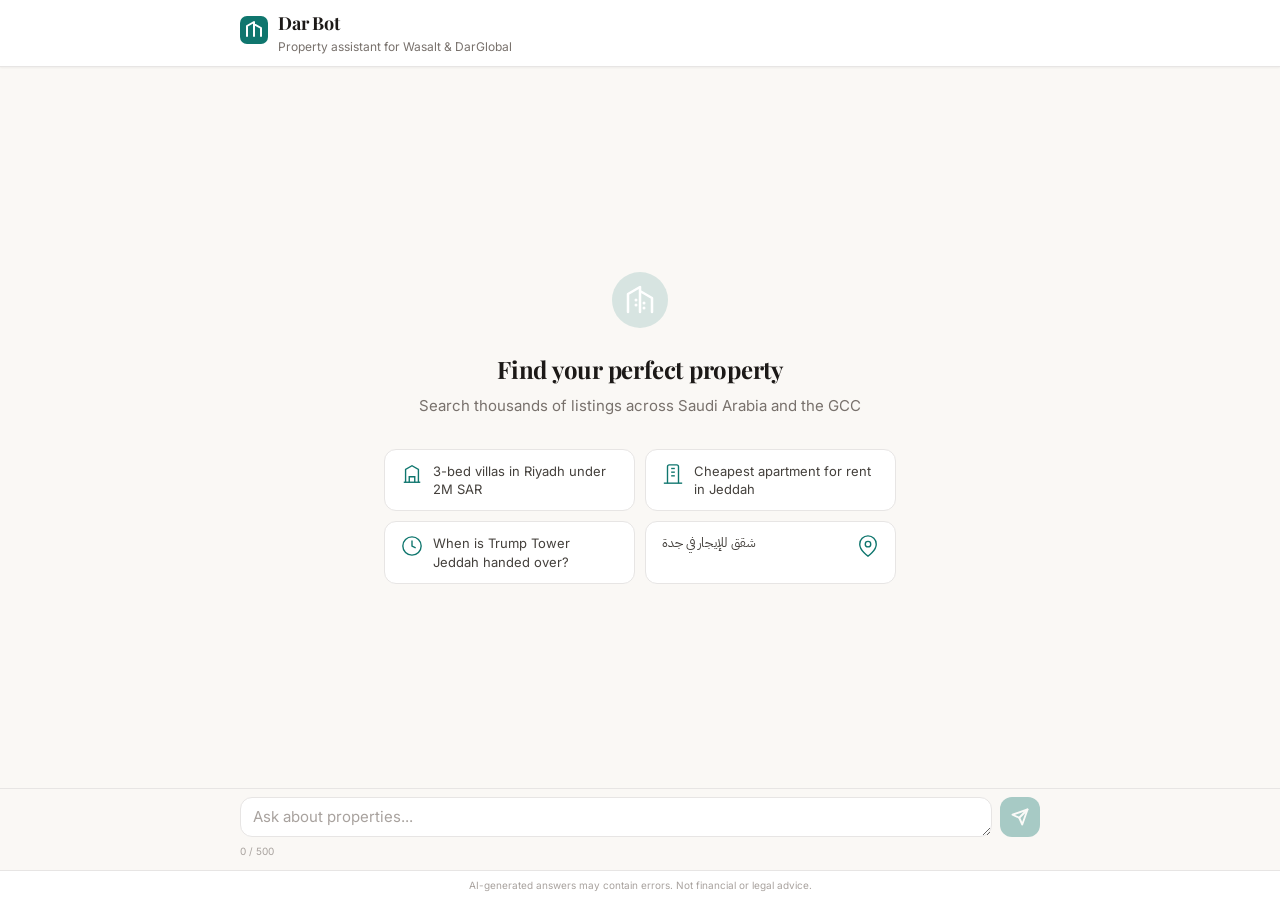
==== commit 5c7c5322: "feat(ui): Dar Bot redesign; decode entities, dedupe near-duplicate cards - Answer-first layout with " ====
--- a/app/static/index.html
+++ b/app/static/index.html
@@ -3,10 +3,10 @@
 <head>
   <meta charset="UTF-8">
   <meta name="viewport" content="width=device-width, initial-scale=1.0">
-  <title>Wasalt / DarGlobal Property Assistant</title>
+  <title>Dar Bot - Property Assistant</title>
   <link rel="preconnect" href="https://fonts.googleapis.com">
   <link rel="preconnect" href="https://fonts.gstatic.com" crossorigin>
-  <link href="https://fonts.googleapis.com/css2?family=Inter:wght@400;500;600;700&display=swap" rel="stylesheet">
+  <link href="https://fonts.googleapis.com/css2?family=IBM+Plex+Sans+Arabic:wght@400;500;600;700&family=Inter:wght@400;500;600;700&family=Playfair+Display:wght@600;700&display=swap" rel="stylesheet">
   <link rel="stylesheet" href="app.css">
 </head>
 <body>
@@ -14,33 +14,65 @@
 
   <header class="site-header" role="banner">
     <div class="header-inner">
-      <h1 class="header-title">Property Assistant</h1>
-      <p class="header-subtitle">Wasalt listings &amp; DarGlobal projects across Saudi Arabia and the GCC</p>
+      <div class="header-brand">
+        <div class="logo-mark" aria-hidden="true">
+          <svg width="28" height="28" viewBox="0 0 28 28" fill="none">
+            <rect width="28" height="28" rx="7" fill="currentColor" class="logo-bg"/>
+            <path d="M7 20V10l7-4v14M21 20V12l-7-4" stroke="#fff" stroke-width="2" stroke-linecap="round" stroke-linejoin="round"/>
+          </svg>
+        </div>
+        <div>
+          <h1 class="header-title">Dar Bot</h1>
+          <p class="header-subtitle">Property assistant for Wasalt &amp; DarGlobal</p>
+        </div>
+      </div>
     </div>
   </header>
 
   <main id="main-content" role="main">
     <div class="conversation" id="conversation" role="log" aria-label="Chat conversation">
       <div id="empty-state" class="empty-state">
-        <div class="empty-icon" aria-hidden="true">
-          <svg width="48" height="48" viewBox="0 0 24 24" fill="none" stroke="currentColor"
-               stroke-width="1.5" stroke-linecap="round" stroke-linejoin="round">
-            <path d="M3 21h18"/><path d="M5 21V7l8-4v18"/>
-            <path d="M19 21V11l-6-4"/>
-            <path d="M9 9v.01"/><path d="M9 12v.01"/><path d="M9 15v.01"/><path d="M9 18v.01"/>
-          </svg>
+        <div class="hero">
+          <div class="hero-icon" aria-hidden="true">
+            <svg width="56" height="56" viewBox="0 0 56 56" fill="none">
+              <circle cx="28" cy="28" r="28" fill="currentColor" class="hero-circle"/>
+              <path d="M16 40V22l12-7v25M40 40V26l-12-7" stroke="#fff" stroke-width="2.5" stroke-linecap="round" stroke-linejoin="round"/>
+              <circle cx="24" cy="28" r="1.5" fill="#fff"/><circle cx="24" cy="33" r="1.5" fill="#fff"/>
+              <circle cx="32" cy="31" r="1.5" fill="#fff"/><circle cx="32" cy="36" r="1.5" fill="#fff"/>
+            </svg>
+          </div>
+          <h2 class="hero-title">Find your perfect property</h2>
+          <p class="hero-subtitle">Search thousands of listings across Saudi Arabia and the GCC</p>
         </div>
-        <p class="empty-title">Ask about properties</p>
-        <p class="empty-subtitle">Try one of these:</p>
-        <div class="example-queries" role="list" aria-label="Example queries">
-          <button type="button" class="example-query" role="listitem"
-                  data-query="3-bed villas in Riyadh under 2M SAR">3-bed villas in Riyadh under 2M SAR</button>
-          <button type="button" class="example-query" role="listitem"
-                  data-query="cheapest apartment for rent in Jeddah">cheapest apartment for rent in Jeddah</button>
-          <button type="button" class="example-query" role="listitem"
-                  data-query="When is Trump Tower Jeddah handed over?">When is Trump Tower Jeddah handed over?</button>
-          <button type="button" class="example-query" role="listitem" dir="rtl"
-                  data-query="شقق للإيجار في جدة">شقق للإيجار في جدة</button>
+        <div class="example-grid" role="list" aria-label="Example queries">
+          <button type="button" class="example-card" role="listitem"
+                  data-query="3-bed villas in Riyadh under 2M SAR">
+            <span class="example-icon" aria-hidden="true">
+              <svg width="22" height="22" viewBox="0 0 24 24" fill="none" stroke="currentColor" stroke-width="1.5"><path d="M3 21h18"/><path d="M5 21V7l7-4 7 4v14"/><path d="M9 21v-6h6v6"/></svg>
+            </span>
+            <span class="example-text">3-bed villas in Riyadh under 2M SAR</span>
+          </button>
+          <button type="button" class="example-card" role="listitem"
+                  data-query="cheapest apartment for rent in Jeddah">
+            <span class="example-icon" aria-hidden="true">
+              <svg width="22" height="22" viewBox="0 0 24 24" fill="none" stroke="currentColor" stroke-width="1.5"><path d="M2 22h20"/><path d="M6 22V4a2 2 0 012-2h8a2 2 0 012 2v18"/><path d="M10 6h4"/><path d="M10 10h4"/><path d="M10 14h4"/></svg>
+            </span>
+            <span class="example-text">Cheapest apartment for rent in Jeddah</span>
+          </button>
+          <button type="button" class="example-card" role="listitem"
+                  data-query="When is Trump Tower Jeddah handed over?">
+            <span class="example-icon" aria-hidden="true">
+              <svg width="22" height="22" viewBox="0 0 24 24" fill="none" stroke="currentColor" stroke-width="1.5"><circle cx="12" cy="12" r="10"/><path d="M12 6v6l4 2"/></svg>
+            </span>
+            <span class="example-text">When is Trump Tower Jeddah handed over?</span>
+          </button>
+          <button type="button" class="example-card" role="listitem" dir="rtl"
+                  data-query="شقق للإيجار في جدة">
+            <span class="example-icon" aria-hidden="true">
+              <svg width="22" height="22" viewBox="0 0 24 24" fill="none" stroke="currentColor" stroke-width="1.5"><path d="M21 10c0 7-9 13-9 13s-9-6-9-13a9 9 0 0118 0z"/><circle cx="12" cy="10" r="3"/></svg>
+            </span>
+            <span class="example-text">شقق للإيجار في جدة</span>
+          </button>
         </div>
       </div>
     </div>
@@ -59,16 +91,14 @@
           placeholder="Ask about properties..."
           aria-describedby="char-count"
         ></textarea>
-        <button type="button" id="btn-send" class="btn-send" aria-label="Send message">
+        <button type="button" id="btn-send" class="btn-action btn-send" aria-label="Send message">
           <svg width="18" height="18" viewBox="0 0 24 24" fill="none" stroke="currentColor"
                stroke-width="2.5" stroke-linecap="round" stroke-linejoin="round" aria-hidden="true">
             <path d="M22 2L11 13"/><path d="M22 2L15 22L11 13L2 9L22 2Z"/>
           </svg>
         </button>
-        <button type="button" id="btn-stop" class="btn-stop" aria-label="Stop generating" hidden>
-          <svg width="16" height="16" viewBox="0 0 24 24" fill="currentColor" aria-hidden="true">
-            <rect x="4" y="4" width="16" height="16" rx="3"/>
-          </svg>
+        <button type="button" id="btn-stop" class="btn-action btn-stop" aria-label="Stop generating" hidden>
+          Stop
         </button>
       </div>
       <span id="char-count" class="char-counter" aria-live="polite">0 / 500</span>
--- a/app/static/app.css
+++ b/app/static/app.css
@@ -1,141 +1,117 @@
 /* ===================================================================
-   Wasalt / DarGlobal RAG Chatbot -- app.css
-   Mobile-first, no framework, no build step.
-   Light + dark via prefers-color-scheme, all colours as CSS variables.
-   WCAG AA contrast (4.5:1 body, 3:1 large text).
+   Dar Bot -- Premium Gulf real-estate assistant
+   Light-first, warm ivory/sand, teal accent, gold highlight.
+   Dark mode via prefers-color-scheme. WCAG AA contrast.
+   No framework, no build step.
    =================================================================== */
 
-/* --- Variables: light theme -------------------------------------------- */
+/* --- Light theme (default) --------------------------------------------- */
 :root {
-  --bg: #F8FAFC;
-  --surface: #FFFFFF;
-  --text: #0F172A;
-  --text-secondary: #334155;
-  --text-muted: #64748B;
-  --text-faint: #94A3B8;
-  --primary: #1D4ED8;
-  --primary-hover: #1E40AF;
-  --primary-light: #DBEAFE;
-  --primary-on-light: #1E40AF;
-  --price-color: #047857;
-  --border: #E2E8F0;
-  --border-strong: #CBD5E1;
-  --card-bg: #FFFFFF;
-  --card-shadow: 0 1px 3px rgba(0,0,0,0.06), 0 1px 2px rgba(0,0,0,0.04);
-  --card-shadow-hover: 0 4px 12px rgba(0,0,0,0.1);
-  --user-bg: #1D4ED8;
-  --user-text: #FFFFFF;
-  --error-bg: #FEF2F2;
-  --error-text: #991B1B;
-  --error-border: #FECACA;
-  --warn-bg: #FFFBEB;
-  --warn-text: #92400E;
-  --warn-border: #FDE68A;
-  --info-bg: #EFF6FF;
-  --info-text: #1E40AF;
-  --info-border: #BFDBFE;
-  --success-bg: #F0FDF4;
-  --success-text: #166534;
-  --success-border: #BBF7D0;
-  --neutral-bg: #F1F5F9;
-  --neutral-text: #475569;
-  --neutral-border: #CBD5E1;
-  --muted-bg: #F8FAFC;
-  --muted-text: #64748B;
-  --muted-border: #E2E8F0;
-  --details-bg: #F8FAFC;
-  --radius: 10px;
-  --radius-sm: 6px;
-  --radius-lg: 16px;
-  --shadow-sm: 0 1px 2px rgba(0,0,0,0.05);
-}
-
-/* --- Variables: dark theme --------------------------------------------- */
+  --bg:            #FAF8F5;
+  --bg-warm:       #F5F0EB;
+  --surface:       #FFFFFF;
+  --surface-raised:#FFFFFF;
+  --text:          #1C1917;
+  --text-secondary:#44403C;
+  --text-muted:    #78716C;
+  --text-faint:    #A8A29E;
+  --accent:        #0F766E;
+  --accent-hover:  #0D6560;
+  --accent-light:  #CCFBF1;
+  --accent-on-lt:  #0F766E;
+  --gold:          #B8860B;
+  --gold-light:    #FEF3C7;
+  --gold-on-lt:    #92400E;
+  --price:         #0F766E;
+  --border:        #E7E5E4;
+  --border-strong: #D6D3D1;
+  --card-bg:       #FFFFFF;
+  --card-shadow:   0 1px 3px rgba(28,25,23,.06);
+  --card-shadow-hi:0 0 0 2px var(--accent), 0 2px 8px rgba(28,25,23,.12);
+  --user-bg:       #0F766E;
+  --user-text:     #FFFFFF;
+  --asst-bg:       #FFFFFF;
+  --asst-border:   #E7E5E4;
+  --error-bg:      #FEF2F2; --error-text: #991B1B; --error-border: #FECACA;
+  --warn-bg:       #FFFBEB; --warn-text:  #92400E; --warn-border:  #FDE68A;
+  --info-bg:       #F0FDFA; --info-text:  #0F766E; --info-border:  #99F6E4;
+  --success-bg:    #F0FDF4; --success-text:#166534; --success-border:#BBF7D0;
+  --neutral-bg:    #F5F5F4; --neutral-text:#57534E; --neutral-border:#D6D3D1;
+  --muted-bg:      #FAFAF9; --muted-text: #78716C; --muted-border: #E7E5E4;
+  --details-bg:    #FAFAF9;
+  --radius:        12px;
+  --radius-sm:     8px;
+  --radius-lg:     16px;
+  --shadow-sm:     0 1px 2px rgba(28,25,23,.05);
+  --shadow-md:     0 4px 12px rgba(28,25,23,.08);
+  --font-ui:       'Inter', -apple-system, BlinkMacSystemFont, "Segoe UI", Roboto, sans-serif;
+  --font-display:  'Playfair Display', Georgia, 'Times New Roman', serif;
+  --font-arabic:   'IBM Plex Sans Arabic', 'Inter', sans-serif;
+}
+
+/* --- Dark theme -------------------------------------------------------- */
 @media (prefers-color-scheme: dark) {
   :root {
-    --bg: #0F172A;
-    --surface: #1E293B;
-    --text: #F1F5F9;
-    --text-secondary: #CBD5E1;
-    --text-muted: #94A3B8;
-    --text-faint: #64748B;
-    --primary: #3B82F6;
-    --primary-hover: #2563EB;
-    --primary-light: #1E3A5F;
-    --primary-on-light: #93C5FD;
-    --price-color: #34D399;
-    --border: #334155;
-    --border-strong: #475569;
-    --card-bg: #1E293B;
-    --card-shadow: 0 1px 3px rgba(0,0,0,0.25);
-    --card-shadow-hover: 0 4px 12px rgba(0,0,0,0.4);
-    --user-bg: #2563EB;
-    --user-text: #FFFFFF;
-    --error-bg: #3B1111;
-    --error-text: #FCA5A5;
-    --error-border: #7F1D1D;
-    --warn-bg: #3B2E10;
-    --warn-text: #FDE68A;
-    --warn-border: #78350F;
-    --info-bg: #172554;
-    --info-text: #93C5FD;
-    --info-border: #1E3A5F;
-    --success-bg: #052E16;
-    --success-text: #6EE7B7;
-    --success-border: #14532D;
-    --neutral-bg: #1E293B;
-    --neutral-text: #94A3B8;
-    --neutral-border: #475569;
-    --muted-bg: #1E293B;
-    --muted-text: #94A3B8;
-    --muted-border: #334155;
-    --details-bg: #1E293B;
+    --bg:            #1A1512;
+    --bg-warm:       #211C17;
+    --surface:       #292420;
+    --surface-raised:#332E29;
+    --text:          #F5F0EB;
+    --text-secondary:#D6D3D1;
+    --text-muted:    #A8A29E;
+    --text-faint:    #78716C;
+    --accent:        #5EEAD4;
+    --accent-hover:  #2DD4BF;
+    --accent-light:  #1A3A35;
+    --accent-on-lt:  #5EEAD4;
+    --gold:          #FBBF24;
+    --gold-light:    #3B2E10;
+    --gold-on-lt:    #FBBF24;
+    --price:         #5EEAD4;
+    --border:        #3D3835;
+    --border-strong: #57534E;
+    --card-bg:       #292420;
+    --card-shadow:   0 1px 3px rgba(0,0,0,.2);
+    --card-shadow-hi:0 0 0 2px var(--accent), 0 2px 8px rgba(0,0,0,.3);
+    --user-bg:       #0F766E;
+    --user-text:     #FFFFFF;
+    --asst-bg:       #292420;
+    --asst-border:   #3D3835;
+    --error-bg: #3B1111; --error-text: #FCA5A5; --error-border: #7F1D1D;
+    --warn-bg:  #3B2E10; --warn-text:  #FDE68A; --warn-border:  #78350F;
+    --info-bg:  #0D3330; --info-text:  #5EEAD4; --info-border:  #134E4A;
+    --success-bg:#052E16;--success-text:#6EE7B7;--success-border:#14532D;
+    --neutral-bg:#292420;--neutral-text:#A8A29E;--neutral-border:#3D3835;
+    --muted-bg:  #292420;--muted-text: #A8A29E;--muted-border: #3D3835;
+    --details-bg:#292420;
   }
 }
 
-/* --- Reset & base ------------------------------------------------------ */
+/* --- Reset ------------------------------------------------------------- */
 *, *::before, *::after { box-sizing: border-box; }
-
-html {
-  font-size: 16px;
-  -webkit-text-size-adjust: 100%;
-}
-
+[hidden] { display: none !important; }
+html { font-size: 16px; -webkit-text-size-adjust: 100%; }
 body {
   margin: 0;
-  font-family: 'Inter', -apple-system, BlinkMacSystemFont, "Segoe UI", Roboto,
-    "Helvetica Neue", Arial, sans-serif;
+  font-family: var(--font-ui);
   background: var(--bg);
   color: var(--text);
-  line-height: 1.5;
+  line-height: 1.55;
   min-height: 100vh;
   display: flex;
   flex-direction: column;
 }
 
 /* --- Focus ------------------------------------------------------------- */
-:focus-visible {
-  outline: 2px solid var(--primary);
-  outline-offset: 2px;
-}
+:focus-visible { outline: 2px solid var(--accent); outline-offset: 2px; }
 
 /* --- Skip link --------------------------------------------------------- */
 .skip-link {
-  position: absolute;
-  left: -9999px;
-  z-index: 999;
-  padding: 0.5rem 1rem;
-  background: var(--primary);
-  color: #fff;
-  text-decoration: none;
-  border-radius: var(--radius-sm);
-  font-weight: 600;
-  font-size: 0.875rem;
-}
-.skip-link:focus {
-  left: 1rem;
-  top: 1rem;
-}
+  position: absolute; left: -9999px; z-index: 999;
+  padding: .5rem 1rem; background: var(--accent); color: #fff;
+  text-decoration: none; border-radius: var(--radius-sm); font-weight: 600; font-size: .875rem;
+}
+.skip-link:focus { left: 1rem; top: 1rem; }
 
 /* --- Header ------------------------------------------------------------ */
 .site-header {
@@ -145,663 +121,387 @@
   box-shadow: var(--shadow-sm);
 }
 .header-inner {
-  max-width: 52rem;
-  margin: 0 auto;
-  padding: 0.75rem 1rem;
-}
+  max-width: 52rem; margin: 0 auto; padding: .625rem 1rem;
+}
+.header-brand {
+  display: flex; align-items: center; gap: .625rem;
+}
+.logo-mark { color: var(--accent); flex-shrink: 0; }
 .header-title {
-  margin: 0;
-  font-size: 1.125rem;
-  font-weight: 700;
-  color: var(--text);
-  letter-spacing: -0.01em;
+  margin: 0; font-family: var(--font-display); font-size: 1.125rem;
+  font-weight: 700; color: var(--text); letter-spacing: -.01em;
 }
 .header-subtitle {
-  margin: 0.125rem 0 0;
-  font-size: 0.8125rem;
-  color: var(--text-muted);
+  margin: 0; font-size: .75rem; color: var(--text-muted);
 }
 
 /* --- Main -------------------------------------------------------------- */
 main {
-  flex: 1;
-  max-width: 52rem;
-  width: 100%;
-  margin: 0 auto;
-  padding: 1rem 1rem 0;
-  display: flex;
-  flex-direction: column;
-  overflow-y: auto;
-}
-
-/* --- Conversation ------------------------------------------------------ */
+  flex: 1; max-width: 52rem; width: 100%; margin: 0 auto;
+  padding: 1rem 1rem 0; display: flex; flex-direction: column; overflow-y: auto;
+}
 .conversation {
-  flex: 1;
-  display: flex;
-  flex-direction: column;
-  gap: 1.5rem;
-  padding-bottom: 1rem;
-}
-
-/* --- Empty state ------------------------------------------------------- */
+  flex: 1; display: flex; flex-direction: column; gap: 1.5rem; padding-bottom: 1rem;
+}
+
+/* --- Empty state / hero ------------------------------------------------ */
 .empty-state {
-  display: flex;
-  flex-direction: column;
-  align-items: center;
-  justify-content: center;
-  text-align: center;
-  padding: 3rem 1rem;
-  flex: 1;
+  display: flex; flex-direction: column; align-items: center;
+  justify-content: center; text-align: center; padding: 2rem 1rem; flex: 1;
 }
 .empty-state.hidden { display: none; }
-
-.empty-icon {
-  color: var(--text-faint);
-  margin-bottom: 1rem;
-}
-.empty-title {
-  font-size: 1.25rem;
-  font-weight: 600;
-  color: var(--text);
-  margin: 0 0 0.25rem;
-}
-.empty-subtitle {
-  font-size: 0.875rem;
-  color: var(--text-muted);
-  margin: 0 0 1.25rem;
-}
-.example-queries {
-  display: flex;
-  flex-wrap: wrap;
-  gap: 0.5rem;
-  justify-content: center;
-  max-width: 36rem;
-}
-.example-query {
-  display: inline-block;
-  padding: 0.5rem 1rem;
-  font-family: inherit;
-  font-size: 0.8125rem;
-  font-weight: 500;
-  color: var(--primary);
-  background: var(--primary-light);
-  border: 1px solid var(--border);
-  border-radius: 999px;
-  cursor: pointer;
-  transition: background 0.15s, box-shadow 0.15s;
+.hero { margin-bottom: 2rem; }
+.hero-icon { color: var(--accent); margin-bottom: 1rem; }
+.hero-circle { opacity: .15; }
+.hero-title {
+  font-family: var(--font-display); font-size: 1.5rem; font-weight: 700;
+  color: var(--text); margin: 0 0 .375rem; letter-spacing: -.01em;
+}
+.hero-subtitle {
+  font-size: .9375rem; color: var(--text-muted); margin: 0; max-width: 28rem;
+}
+
+/* Example cards grid */
+.example-grid {
+  display: grid; grid-template-columns: 1fr 1fr; gap: .625rem;
+  max-width: 32rem; width: 100%;
+}
+.example-card {
+  display: flex; align-items: flex-start; gap: .625rem;
+  padding: .75rem 1rem;
+  background: var(--surface); border: 1px solid var(--border);
+  border-radius: var(--radius); cursor: pointer; text-align: left;
+  font-family: inherit; font-size: .8125rem; color: var(--text-secondary);
+  transition: border-color .15s, box-shadow .15s;
   line-height: 1.4;
 }
-.example-query:hover {
-  background: var(--primary);
-  color: #fff;
-  border-color: var(--primary);
-}
+.example-card:hover {
+  border-color: var(--accent); box-shadow: var(--shadow-md);
+}
+.example-icon { color: var(--accent); flex-shrink: 0; margin-top: 1px; }
+.example-text { flex: 1; }
 
 /* --- Turn -------------------------------------------------------------- */
-.turn {
-  display: flex;
-  flex-direction: column;
-  gap: 0.75rem;
-}
-
-/* --- Bubbles ----------------------------------------------------------- */
+.turn { display: flex; flex-direction: column; gap: .625rem; }
+
+/* --- User bubble ------------------------------------------------------- */
 .bubble-user {
-  align-self: flex-end;
-  max-width: 80%;
-  background: var(--user-bg);
-  color: var(--user-text);
-  padding: 0.625rem 1rem;
+  align-self: flex-end; max-width: 75%;
+  background: var(--user-bg); color: var(--user-text);
+  padding: .5rem .875rem;
   border-radius: var(--radius-lg) var(--radius-lg) var(--radius-sm) var(--radius-lg);
-  white-space: pre-wrap;
-  word-break: break-word;
-  font-size: 0.9375rem;
-  line-height: 1.5;
-}
-
+  white-space: pre-wrap; word-break: break-word;
+  font-size: .9375rem; line-height: 1.5;
+}
+
+/* --- Assistant panel --------------------------------------------------- */
 .bubble-assistant {
-  align-self: flex-start;
-  max-width: 100%;
-  display: flex;
-  flex-direction: column;
-  gap: 0.625rem;
-}
+  align-self: flex-start; max-width: 100%;
+  display: flex; flex-direction: column; gap: 0;
+}
+.asst-header {
+  display: flex; align-items: center; gap: .5rem; margin-bottom: .375rem;
+}
+.asst-avatar {
+  width: 1.5rem; height: 1.5rem; border-radius: 50%;
+  background: var(--accent); color: #fff;
+  display: flex; align-items: center; justify-content: center;
+  font-size: .625rem; font-weight: 700; flex-shrink: 0;
+}
+.asst-name {
+  font-size: .75rem; font-weight: 600; color: var(--text-muted);
+  text-transform: uppercase; letter-spacing: .04em;
+}
+
+/* --- Answer text ------------------------------------------------------- */
+.answer-text {
+  background: var(--asst-bg); border: 1px solid var(--asst-border);
+  border-radius: var(--radius); padding: .75rem 1rem;
+  white-space: pre-wrap; word-break: break-word;
+  line-height: 1.65; font-size: .9375rem; color: var(--text);
+  box-shadow: var(--shadow-sm);
+}
+.answer-text.streaming::after {
+  content: ""; display: inline-block; width: 2px; height: 1em;
+  background: var(--accent); margin-left: 1px; vertical-align: text-bottom;
+  animation: cursor-blink 1s step-end infinite;
+}
+@keyframes cursor-blink { 0%,100%{opacity:1} 50%{opacity:0} }
+
+.answer-text .citation-link {
+  display: inline-flex; align-items: center; justify-content: center;
+  font-size: .625rem; font-weight: 700; color: var(--accent);
+  background: var(--accent-light); border-radius: 3px;
+  padding: 0 .25rem; text-decoration: none; cursor: pointer;
+  border: none; vertical-align: super; line-height: 1;
+  margin: 0 1px; font-family: inherit; transition: background .1s, color .1s;
+}
+.answer-text .citation-link:hover,
+.answer-text .citation-link:focus-visible {
+  background: var(--accent); color: #fff;
+}
+.answer-text ul { margin: .25rem 0; padding-left: 1.25rem; }
+.answer-text li { margin: .125rem 0; }
 
 /* --- Typing indicator -------------------------------------------------- */
 .typing-indicator {
-  display: inline-flex;
-  align-items: center;
-  gap: 5px;
-  padding: 0.75rem 1rem;
-  background: var(--surface);
-  border: 1px solid var(--border);
-  border-radius: var(--radius);
-  width: fit-content;
+  display: inline-flex; align-items: center; gap: 5px;
+  padding: .625rem .875rem;
+  background: var(--asst-bg); border: 1px solid var(--asst-border);
+  border-radius: var(--radius); width: fit-content; box-shadow: var(--shadow-sm);
 }
 .typing-dot {
-  width: 7px;
-  height: 7px;
-  border-radius: 50%;
-  background: var(--text-muted);
+  width: 6px; height: 6px; border-radius: 50%; background: var(--text-muted);
   animation: typing-bounce 1.4s infinite ease-in-out both;
 }
-.typing-dot:nth-child(2) { animation-delay: 0.16s; }
-.typing-dot:nth-child(3) { animation-delay: 0.32s; }
+.typing-dot:nth-child(2) { animation-delay: .16s; }
+.typing-dot:nth-child(3) { animation-delay: .32s; }
 @keyframes typing-bounce {
-  0%, 80%, 100% { transform: scale(0.6); opacity: 0.4; }
+  0%,80%,100% { transform: scale(.6); opacity: .4; }
   40% { transform: scale(1); opacity: 1; }
 }
 
-/* --- Source cards ------------------------------------------------------- */
-.cards-row {
-  display: flex;
-  gap: 0.625rem;
-  overflow-x: auto;
-  padding-bottom: 0.375rem;
-  scroll-snap-type: x mandatory;
-  -webkit-overflow-scrolling: touch;
-}
-.cards-row::-webkit-scrollbar { height: 4px; }
-.cards-row::-webkit-scrollbar-thumb {
-  background: var(--border-strong);
-  border-radius: 4px;
-}
+/* --- Compact source cards (horizontal strip BELOW answer) -------------- */
+.cards-strip {
+  display: flex; gap: .5rem; overflow-x: auto;
+  padding: .25rem 0 .375rem; scroll-snap-type: x mandatory;
+  -webkit-overflow-scrolling: touch; margin-top: .5rem;
+}
+.cards-strip::-webkit-scrollbar { height: 3px; }
+.cards-strip::-webkit-scrollbar-thumb { background: var(--border-strong); border-radius: 3px; }
+
+.cards-header {
+  display: flex; align-items: center; gap: .5rem; margin-top: .5rem;
+  font-size: .75rem; color: var(--text-muted); font-weight: 600;
+}
+.cards-toggle {
+  font-size: .6875rem; color: var(--accent); background: none; border: none;
+  cursor: pointer; font-family: inherit; font-weight: 600; padding: 0;
+  text-decoration: underline; text-underline-offset: 2px;
+}
+.cards-toggle:hover { color: var(--accent-hover); }
 
 .source-card {
-  flex: 0 0 16.5rem;
-  scroll-snap-align: start;
-  background: var(--card-bg);
-  border: 1px solid var(--border);
-  border-radius: var(--radius);
-  padding: 0.75rem;
+  flex: 0 0 15rem; scroll-snap-align: start;
+  background: var(--card-bg); border: 1px solid var(--border);
+  border-radius: var(--radius-sm); padding: .625rem .75rem;
   box-shadow: var(--card-shadow);
-  display: flex;
-  flex-direction: column;
-  gap: 0.375rem;
-  transition: box-shadow 0.2s, border-color 0.2s;
-}
-.source-card:hover {
-  box-shadow: var(--card-shadow-hover);
-}
-.source-card:target,
-.source-card.highlight {
-  border-color: var(--primary);
-  box-shadow: 0 0 0 2px var(--primary), var(--card-shadow-hover);
-}
-
-.card-header {
-  display: flex;
-  align-items: flex-start;
-  gap: 0.5rem;
+  display: flex; flex-direction: column; gap: .25rem;
+  transition: box-shadow .2s, border-color .2s;
+  min-height: 0;
+}
+.source-card:hover { box-shadow: var(--shadow-md); }
+.source-card:target, .source-card.highlight {
+  border-color: var(--accent); box-shadow: var(--card-shadow-hi);
+}
+
+/* Card internals */
+.card-top { display: flex; align-items: flex-start; gap: .5rem; }
+.card-icon-tile {
+  width: 2rem; height: 2rem; border-radius: var(--radius-sm);
+  background: var(--accent-light); color: var(--accent-on-lt);
+  display: flex; align-items: center; justify-content: center; flex-shrink: 0;
+}
+.card-body { flex: 1; min-width: 0; }
+.card-price {
+  font-family: var(--font-display); font-size: .9375rem; font-weight: 700;
+  color: var(--price); line-height: 1.2; margin-bottom: .0625rem;
+}
+.card-price-sub { font-size: .6875rem; color: var(--text-muted); font-weight: 400; font-family: var(--font-ui); }
+.card-title-line {
+  font-size: .75rem; color: var(--text-secondary); font-weight: 500;
+  white-space: nowrap; overflow: hidden; text-overflow: ellipsis;
+  line-height: 1.3;
+}
+.card-chips {
+  display: flex; flex-wrap: wrap; gap: .1875rem; margin-top: .25rem;
+}
+.card-chip {
+  font-size: .625rem; font-weight: 600; padding: .0625rem .375rem;
+  border-radius: 999px; background: var(--neutral-bg); color: var(--neutral-text);
+  border: 1px solid var(--border); white-space: nowrap;
+}
+.card-location {
+  font-size: .6875rem; color: var(--text-muted); line-height: 1.3;
+  white-space: nowrap; overflow: hidden; text-overflow: ellipsis;
+}
+.card-footer {
+  display: flex; align-items: center; justify-content: space-between;
+  margin-top: auto; padding-top: .25rem;
+}
+.card-source-badge {
+  font-size: .5625rem; font-weight: 600; color: var(--text-faint);
+  text-transform: uppercase; letter-spacing: .04em;
 }
 .card-index {
-  display: inline-flex;
-  align-items: center;
-  justify-content: center;
-  width: 1.5rem;
-  height: 1.5rem;
-  border-radius: 50%;
-  background: var(--primary-light);
-  color: var(--primary-on-light);
-  font-size: 0.6875rem;
-  font-weight: 700;
-  flex-shrink: 0;
-  line-height: 1;
-}
-
-.card-title-wrap {
-  flex: 1;
-  min-width: 0;
-  display: flex;
-  flex-direction: column;
-  gap: 0.125rem;
-}
-
-a.card-title {
-  font-size: 0.8125rem;
-  font-weight: 600;
-  color: var(--primary);
+  font-size: .5625rem; font-weight: 700; color: var(--accent);
+  background: var(--accent-light); border-radius: 50%;
+  width: 1.125rem; height: 1.125rem;
+  display: inline-flex; align-items: center; justify-content: center;
+}
+a.card-link {
+  font-size: .625rem; font-weight: 600; color: var(--accent);
   text-decoration: none;
-  word-break: break-word;
-  line-height: 1.35;
-}
-a.card-title:hover { text-decoration: underline; }
-span.card-title {
-  font-size: 0.8125rem;
-  font-weight: 600;
-  color: var(--text);
-  word-break: break-word;
-  line-height: 1.35;
-}
-
-.card-source-badge {
-  font-size: 0.6875rem;
-  color: var(--text-muted);
-  font-weight: 500;
-}
-
-.card-price {
-  font-size: 1rem;
-  font-weight: 700;
-  color: var(--price-color);
-  margin-top: 0.125rem;
-}
-.card-price-annual {
-  font-size: 0.75rem;
-  color: var(--text-muted);
-  font-weight: 500;
-}
-
-.card-chips {
-  display: flex;
-  flex-wrap: wrap;
-  gap: 0.25rem;
-}
-.card-chip {
-  display: inline-block;
-  font-size: 0.6875rem;
-  font-weight: 600;
-  padding: 0.125rem 0.5rem;
-  border-radius: 999px;
-  background: var(--neutral-bg);
-  color: var(--neutral-text);
-  border: 1px solid var(--border);
-  white-space: nowrap;
-}
-
-.card-location {
-  font-size: 0.75rem;
-  color: var(--text-muted);
-  line-height: 1.4;
-}
-
-.card-snippet {
-  font-size: 0.75rem;
-  color: var(--text-muted);
-  line-height: 1.4;
-  margin-top: auto;
-}
-
-.card-scraped {
-  font-size: 0.6875rem;
-  color: var(--text-faint);
-  margin-top: 0.125rem;
-}
-
-/* --- Answer text ------------------------------------------------------- */
-.answer-text {
-  background: var(--surface);
-  border: 1px solid var(--border);
-  border-radius: var(--radius);
-  padding: 0.75rem 1rem;
-  white-space: pre-wrap;
-  word-break: break-word;
-  line-height: 1.65;
-  font-size: 0.9375rem;
-  color: var(--text);
-}
-
-/* Streaming cursor */
-.answer-text.streaming::after {
-  content: "";
-  display: inline-block;
-  width: 2px;
-  height: 1em;
-  background: var(--primary);
-  margin-left: 1px;
-  vertical-align: text-bottom;
-  animation: cursor-blink 1s step-end infinite;
-}
-@keyframes cursor-blink {
-  0%, 100% { opacity: 1; }
-  50% { opacity: 0; }
-}
-
-/* Citation links inside answer */
-.answer-text .citation-link {
-  display: inline-flex;
-  align-items: center;
-  justify-content: center;
-  font-size: 0.625rem;
-  font-weight: 700;
-  color: var(--primary);
-  background: var(--primary-light);
-  border-radius: 3px;
-  padding: 0 0.25rem;
-  text-decoration: none;
-  cursor: pointer;
-  border: none;
-  vertical-align: super;
-  line-height: 1;
-  margin: 0 1px;
-  font-family: inherit;
-  transition: background 0.1s, color 0.1s;
-}
-.answer-text .citation-link:hover,
-.answer-text .citation-link:focus-visible {
-  background: var(--primary);
-  color: #fff;
-}
-
-.answer-text ul {
-  margin: 0.25rem 0;
-  padding-left: 1.25rem;
-}
-.answer-text li {
-  margin: 0.125rem 0;
+}
+a.card-link:hover { text-decoration: underline; }
+
+/* Card description clamp (hidden by default) */
+.card-desc {
+  font-size: .6875rem; color: var(--text-muted); line-height: 1.35;
+  display: -webkit-box; -webkit-line-clamp: 2; -webkit-box-orient: vertical;
+  overflow: hidden; margin-top: .125rem;
+}
+.card-desc.expanded { -webkit-line-clamp: unset; }
+.card-desc-toggle {
+  font-size: .625rem; color: var(--accent); background: none; border: none;
+  cursor: pointer; padding: 0; font-family: inherit; margin-top: .0625rem;
 }
 
 /* --- Notices ----------------------------------------------------------- */
 .notice {
-  font-size: 0.8125rem;
-  padding: 0.5rem 0.75rem;
-  border-radius: var(--radius-sm);
-  border: 1px solid;
-  line-height: 1.5;
-}
-.notice-info {
-  background: var(--info-bg);
-  color: var(--info-text);
-  border-color: var(--info-border);
-}
+  font-size: .8125rem; padding: .4375rem .75rem;
+  border-radius: var(--radius-sm); border: 1px solid; line-height: 1.5;
+  margin-top: .375rem;
+}
+.notice-info   { background:var(--info-bg);   color:var(--info-text);   border-color:var(--info-border); }
 .notice-error,
-.notice-fatal {
-  background: var(--error-bg);
-  color: var(--error-text);
-  border-color: var(--error-border);
-}
-.notice-warn {
-  background: var(--warn-bg);
-  color: var(--warn-text);
-  border-color: var(--warn-border);
-}
-.notice-stopped {
-  background: var(--neutral-bg);
-  color: var(--neutral-text);
-  border-color: var(--neutral-border);
-}
+.notice-fatal  { background:var(--error-bg);  color:var(--error-text);  border-color:var(--error-border); }
+.notice-warn   { background:var(--warn-bg);   color:var(--warn-text);   border-color:var(--warn-border); }
+.notice-stopped{ background:var(--neutral-bg); color:var(--neutral-text);border-color:var(--neutral-border);}
 
 /* --- Answer mode label ------------------------------------------------- */
 .mode-label {
-  font-size: 0.8125rem;
-  font-weight: 500;
-  padding: 0.5rem 0.75rem;
-  border-radius: var(--radius-sm);
-  border: 1px solid;
-  line-height: 1.5;
-}
-.mode-label-muted {
-  background: var(--muted-bg);
-  color: var(--muted-text);
-  border-color: var(--muted-border);
-}
-.mode-label-neutral {
-  background: var(--neutral-bg);
-  color: var(--neutral-text);
-  border-color: var(--neutral-border);
-}
-.mode-label-info {
-  background: var(--info-bg);
-  color: var(--info-text);
-  border-color: var(--info-border);
-}
-.mode-label-warn {
-  background: var(--warn-bg);
-  color: var(--warn-text);
-  border-color: var(--warn-border);
-}
+  font-size: .8125rem; font-weight: 500; padding: .4375rem .75rem;
+  border-radius: var(--radius-sm); border: 1px solid; line-height: 1.5;
+  margin-top: .375rem;
+}
+.mode-label-muted  { background:var(--muted-bg);  color:var(--muted-text);  border-color:var(--muted-border); }
+.mode-label-neutral{ background:var(--neutral-bg); color:var(--neutral-text);border-color:var(--neutral-border);}
+.mode-label-info   { background:var(--info-bg);    color:var(--info-text);   border-color:var(--info-border); }
+.mode-label-warn   { background:var(--warn-bg);    color:var(--warn-text);   border-color:var(--warn-border); }
 
 /* --- Badges ------------------------------------------------------------ */
-.badges-row {
-  display: flex;
-  flex-wrap: wrap;
-  gap: 0.375rem;
-  align-items: flex-start;
-}
-
+.badges-row { display: flex; flex-wrap: wrap; gap: .3125rem; align-items: flex-start; margin-top: .375rem; }
 .badge {
-  display: inline-flex;
-  align-items: center;
-  gap: 0.25rem;
-  font-size: 0.75rem;
-  font-weight: 600;
-  padding: 0.25rem 0.625rem;
-  border-radius: var(--radius-sm);
-  border: 1px solid;
-}
-.badge-unverified {
-  background: var(--warn-bg);
-  color: var(--warn-text);
-  border-color: var(--warn-border);
-}
-.badge-unverified::before { content: "\26A0\FE0F"; }
-.badge-truncated {
-  background: var(--info-bg);
-  color: var(--info-text);
-  border-color: var(--info-border);
-}
-.badge-truncated::before { content: "\2702\FE0E"; }
-
-.badge-failures {
-  font-size: 0.75rem;
-  margin-top: 0.25rem;
-}
-.badge-failures summary {
-  cursor: pointer;
-  color: var(--warn-text);
-  font-weight: 600;
-}
-.badge-failures ul {
-  margin: 0.25rem 0 0 1rem;
-  padding: 0;
-  list-style: disc;
-  font-weight: 400;
-  color: var(--text);
-}
+  display: inline-flex; align-items: center; gap: .25rem;
+  font-size: .6875rem; font-weight: 600; padding: .1875rem .5rem;
+  border-radius: var(--radius-sm); border: 1px solid;
+}
+.badge-unverified { background:var(--warn-bg); color:var(--warn-text); border-color:var(--warn-border); }
+.badge-unverified::before { content:"\26A0\FE0F"; }
+.badge-truncated  { background:var(--info-bg); color:var(--info-text); border-color:var(--info-border); }
+.badge-truncated::before  { content:"\2702\FE0E"; }
+.badge-failures { font-size: .6875rem; margin-top: .1875rem; }
+.badge-failures summary { cursor: pointer; color: var(--warn-text); font-weight: 600; }
+.badge-failures ul { margin: .25rem 0 0 1rem; padding: 0; list-style: disc; font-weight: 400; color: var(--text); }
 
 /* --- Response details toggle ------------------------------------------- */
 .response-details {
-  font-size: 0.75rem;
-  color: var(--text-muted);
-  border: 1px solid var(--border);
-  border-radius: var(--radius-sm);
-  background: var(--details-bg);
-  overflow: hidden;
+  font-size: .6875rem; color: var(--text-faint); margin-top: .375rem;
+  border: 1px solid var(--border); border-radius: var(--radius-sm);
+  background: var(--details-bg); overflow: hidden;
 }
 .response-details summary {
-  cursor: pointer;
-  padding: 0.375rem 0.75rem;
-  font-weight: 600;
-  color: var(--text-muted);
-  display: flex;
-  align-items: center;
-  gap: 0.375rem;
-  user-select: none;
-}
-.response-details summary:hover {
-  color: var(--text);
-}
-.response-details[open] summary {
-  border-bottom: 1px solid var(--border);
-}
-.response-details .summary-badges {
-  display: inline-flex;
-  gap: 0.25rem;
-  margin-left: auto;
-}
-.response-details .summary-tag {
-  font-size: 0.625rem;
-  font-weight: 600;
-  padding: 0.0625rem 0.375rem;
-  border-radius: 999px;
-  text-transform: uppercase;
-  letter-spacing: 0.03em;
-}
-.summary-tag-cached {
-  background: var(--success-bg);
-  color: var(--success-text);
-  border: 1px solid var(--success-border);
-}
-.summary-tag-warn {
-  background: var(--warn-bg);
-  color: var(--warn-text);
-  border: 1px solid var(--warn-border);
-}
-
-/* Details content */
+  cursor: pointer; padding: .3125rem .625rem; font-weight: 500;
+  color: var(--text-faint); display: flex; align-items: center; gap: .375rem;
+  user-select: none; font-size: .6875rem;
+}
+.response-details summary:hover { color: var(--text-muted); }
+.response-details[open] summary { border-bottom: 1px solid var(--border); }
+.summary-badges { display: inline-flex; gap: .25rem; margin-left: auto; }
+.summary-tag {
+  font-size: .5625rem; font-weight: 600; padding: .0625rem .3125rem;
+  border-radius: 999px; text-transform: uppercase; letter-spacing: .03em;
+}
+.summary-tag-cached { background:var(--success-bg); color:var(--success-text); border:1px solid var(--success-border); }
+.summary-tag-warn   { background:var(--warn-bg);    color:var(--warn-text);    border:1px solid var(--warn-border); }
 .details-content {
-  padding: 0.5rem 0.75rem;
-  display: flex;
-  flex-wrap: wrap;
-  gap: 0.25rem 1rem;
-  align-items: baseline;
-}
-.details-content .detail-item {
-  white-space: nowrap;
-}
-.details-content .detail-label {
-  font-weight: 600;
-  color: var(--text-secondary);
-}
+  padding: .375rem .625rem; display: flex; flex-wrap: wrap;
+  gap: .1875rem .75rem; align-items: baseline;
+}
+.detail-item { white-space: nowrap; }
+.detail-label { font-weight: 600; color: var(--text-muted); }
 
 /* --- Input area -------------------------------------------------------- */
 .input-area {
-  flex-shrink: 0;
-  position: sticky;
-  bottom: 0;
-  background: var(--bg);
-  padding: 0.625rem 0;
-  border-top: 1px solid var(--border);
-}
-.input-inner {
-  max-width: 52rem;
-  margin: 0 auto;
-  padding: 0 1rem;
-}
-.input-wrapper {
-  display: flex;
-  gap: 0.5rem;
-  align-items: flex-end;
-}
-
+  flex-shrink: 0; position: sticky; bottom: 0;
+  background: var(--bg); padding: .5rem 0; border-top: 1px solid var(--border);
+}
+.input-inner { max-width: 52rem; margin: 0 auto; padding: 0 1rem; }
+.input-wrapper { display: flex; gap: .5rem; align-items: flex-end; }
 .input-field {
-  flex: 1;
-  min-height: 2.5rem;
-  max-height: 8rem;
-  padding: 0.5rem 0.75rem;
-  border: 1px solid var(--border);
-  border-radius: var(--radius);
-  font-family: inherit;
-  font-size: 0.9375rem;
-  line-height: 1.4;
-  color: var(--text);
-  background: var(--surface);
-  resize: vertical;
+  flex: 1; min-height: 2.5rem; max-height: 8rem;
+  padding: .5rem .75rem; border: 1px solid var(--border);
+  border-radius: var(--radius); font-family: inherit; font-size: .9375rem;
+  line-height: 1.4; color: var(--text); background: var(--surface); resize: vertical;
 }
 .input-field::placeholder { color: var(--text-faint); }
 .input-field:focus {
-  border-color: var(--primary);
-  box-shadow: 0 0 0 3px color-mix(in srgb, var(--primary) 15%, transparent);
-}
-.input-field:disabled {
-  background: var(--bg);
-  cursor: not-allowed;
-  opacity: 0.6;
-}
-
+  border-color: var(--accent);
+  box-shadow: 0 0 0 3px color-mix(in srgb, var(--accent) 15%, transparent);
+}
+.input-field:disabled { background: var(--bg); cursor: not-allowed; opacity: .6; }
 .char-counter {
-  font-size: 0.6875rem;
-  color: var(--text-faint);
-  text-align: right;
-  margin-top: 0.125rem;
-  min-height: 1rem;
-}
-.char-counter.over-limit {
-  color: var(--error-text);
-  font-weight: 600;
-}
-
-.btn-send,
+  font-size: .625rem; color: var(--text-faint); text-align: right;
+  margin-top: .125rem; min-height: .875rem;
+}
+.char-counter.over-limit { color: var(--error-text); font-weight: 600; }
+
+.btn-action {
+  display: inline-flex; align-items: center; justify-content: center;
+  height: 2.5rem; border: none; border-radius: var(--radius);
+  cursor: pointer; flex-shrink: 0; transition: background .15s, opacity .15s;
+  font-family: inherit;
+}
+.btn-send {
+  width: 2.5rem; background: var(--accent); color: #fff;
+}
+.btn-send:hover:not(:disabled) { background: var(--accent-hover); }
+.btn-send:disabled { opacity: .35; cursor: not-allowed; }
 .btn-stop {
-  display: inline-flex;
-  align-items: center;
-  justify-content: center;
-  width: 2.5rem;
-  height: 2.5rem;
-  border: none;
-  border-radius: var(--radius);
-  cursor: pointer;
-  flex-shrink: 0;
-  transition: background 0.15s, opacity 0.15s;
-}
-.btn-send {
-  background: var(--primary);
-  color: #fff;
-}
-.btn-send:hover:not(:disabled) {
-  background: var(--primary-hover);
-}
-.btn-send:disabled {
-  opacity: 0.4;
-  cursor: not-allowed;
-}
-.btn-stop {
-  background: var(--error-bg);
-  color: var(--error-text);
-  border: 1px solid var(--error-border);
-}
-.btn-stop:hover { opacity: 0.85; }
+  padding: 0 .875rem; background: var(--neutral-bg); color: var(--text-secondary);
+  border: 1px solid var(--border); font-size: .8125rem; font-weight: 600;
+}
+.btn-stop:hover { background: var(--border); }
 
 /* --- Footer ------------------------------------------------------------ */
 .site-footer {
-  flex-shrink: 0;
-  background: var(--surface);
-  border-top: 1px solid var(--border);
-  padding: 0.5rem 1rem;
-  font-size: 0.6875rem;
-  color: var(--text-faint);
-  text-align: center;
-  line-height: 1.5;
+  flex-shrink: 0; background: var(--surface); border-top: 1px solid var(--border);
+  padding: .4375rem 1rem; font-size: .625rem; color: var(--text-faint);
+  text-align: center; line-height: 1.5;
 }
 .site-footer p { margin: 0; }
 
 /* --- Responsive -------------------------------------------------------- */
 @media (max-width: 640px) {
-  main { padding: 0.5rem 0.5rem 0; }
-  .input-inner { padding: 0 0.5rem; }
-  .header-inner { padding: 0.625rem 0.75rem; }
-  .source-card { flex: 0 0 14rem; }
-  .bubble-user { max-width: 90%; }
-  .example-query { font-size: 0.75rem; padding: 0.375rem 0.75rem; }
-  .empty-state { padding: 2rem 0.5rem; }
-}
-
+  main { padding: .5rem .5rem 0; }
+  .input-inner { padding: 0 .5rem; }
+  .header-inner { padding: .5rem .75rem; }
+  .source-card { flex: 0 0 13rem; }
+  .bubble-user { max-width: 88%; }
+  .example-grid { grid-template-columns: 1fr; max-width: 20rem; }
+  .hero-title { font-size: 1.25rem; }
+  .empty-state { padding: 1.5rem .5rem; }
+}
 @media (min-width: 641px) {
-  .cards-row { flex-wrap: wrap; }
-  .source-card {
-    flex: 0 0 calc(33.333% - 0.5rem);
-    max-width: 18rem;
-  }
-}
-
-/* --- RTL adjustments --------------------------------------------------- */
-[dir="rtl"] .card-chips,
-[dir="rtl"] .card-header {
-  flex-direction: row-reverse;
-}
-[dir="rtl"] .answer-text ul {
-  padding-left: 0;
-  padding-right: 1.25rem;
-}
-
-/* --- Screen reader only ------------------------------------------------ */
+  .source-card { flex: 0 0 15rem; }
+}
+
+/* --- RTL --------------------------------------------------------------- */
+[dir="rtl"] .card-chips { flex-direction: row-reverse; }
+[dir="rtl"] .answer-text ul { padding-left: 0; padding-right: 1.25rem; }
+[dir="rtl"] .example-card { text-align: right; }
+[dir="rtl"] .bubble-user {
+  border-radius: var(--radius-lg) var(--radius-lg) var(--radius-lg) var(--radius-sm);
+}
+
+/* Arabic font */
+[lang="ar"], [lang="ar"] .answer-text, [dir="rtl"] {
+  font-family: var(--font-arabic);
+}
+
+/* --- Utilities --------------------------------------------------------- */
 .sr-only {
-  position: absolute;
-  width: 1px;
-  height: 1px;
-  padding: 0;
-  margin: -1px;
-  overflow: hidden;
-  clip: rect(0,0,0,0);
-  white-space: nowrap;
-  border: 0;
-}
+  position: absolute; width: 1px; height: 1px; padding: 0; margin: -1px;
+  overflow: hidden; clip: rect(0,0,0,0); white-space: nowrap; border: 0;
+}
